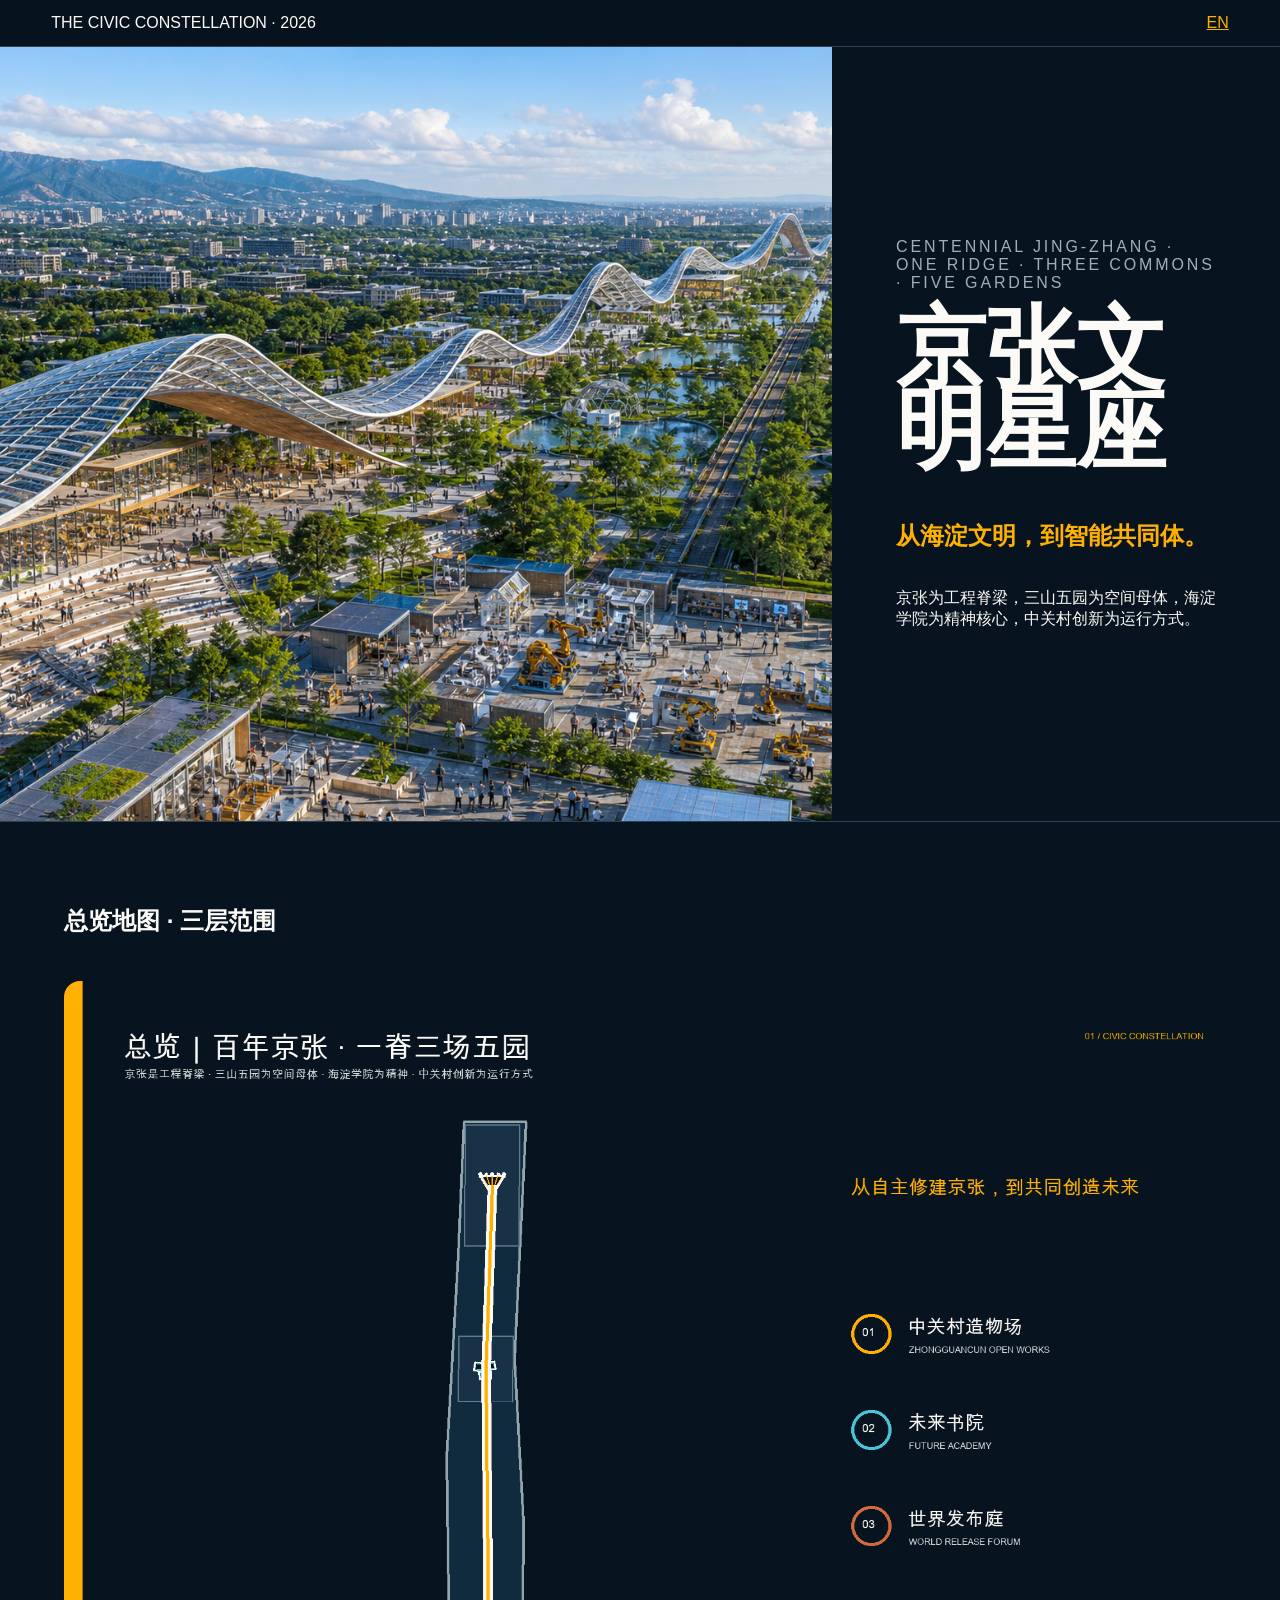
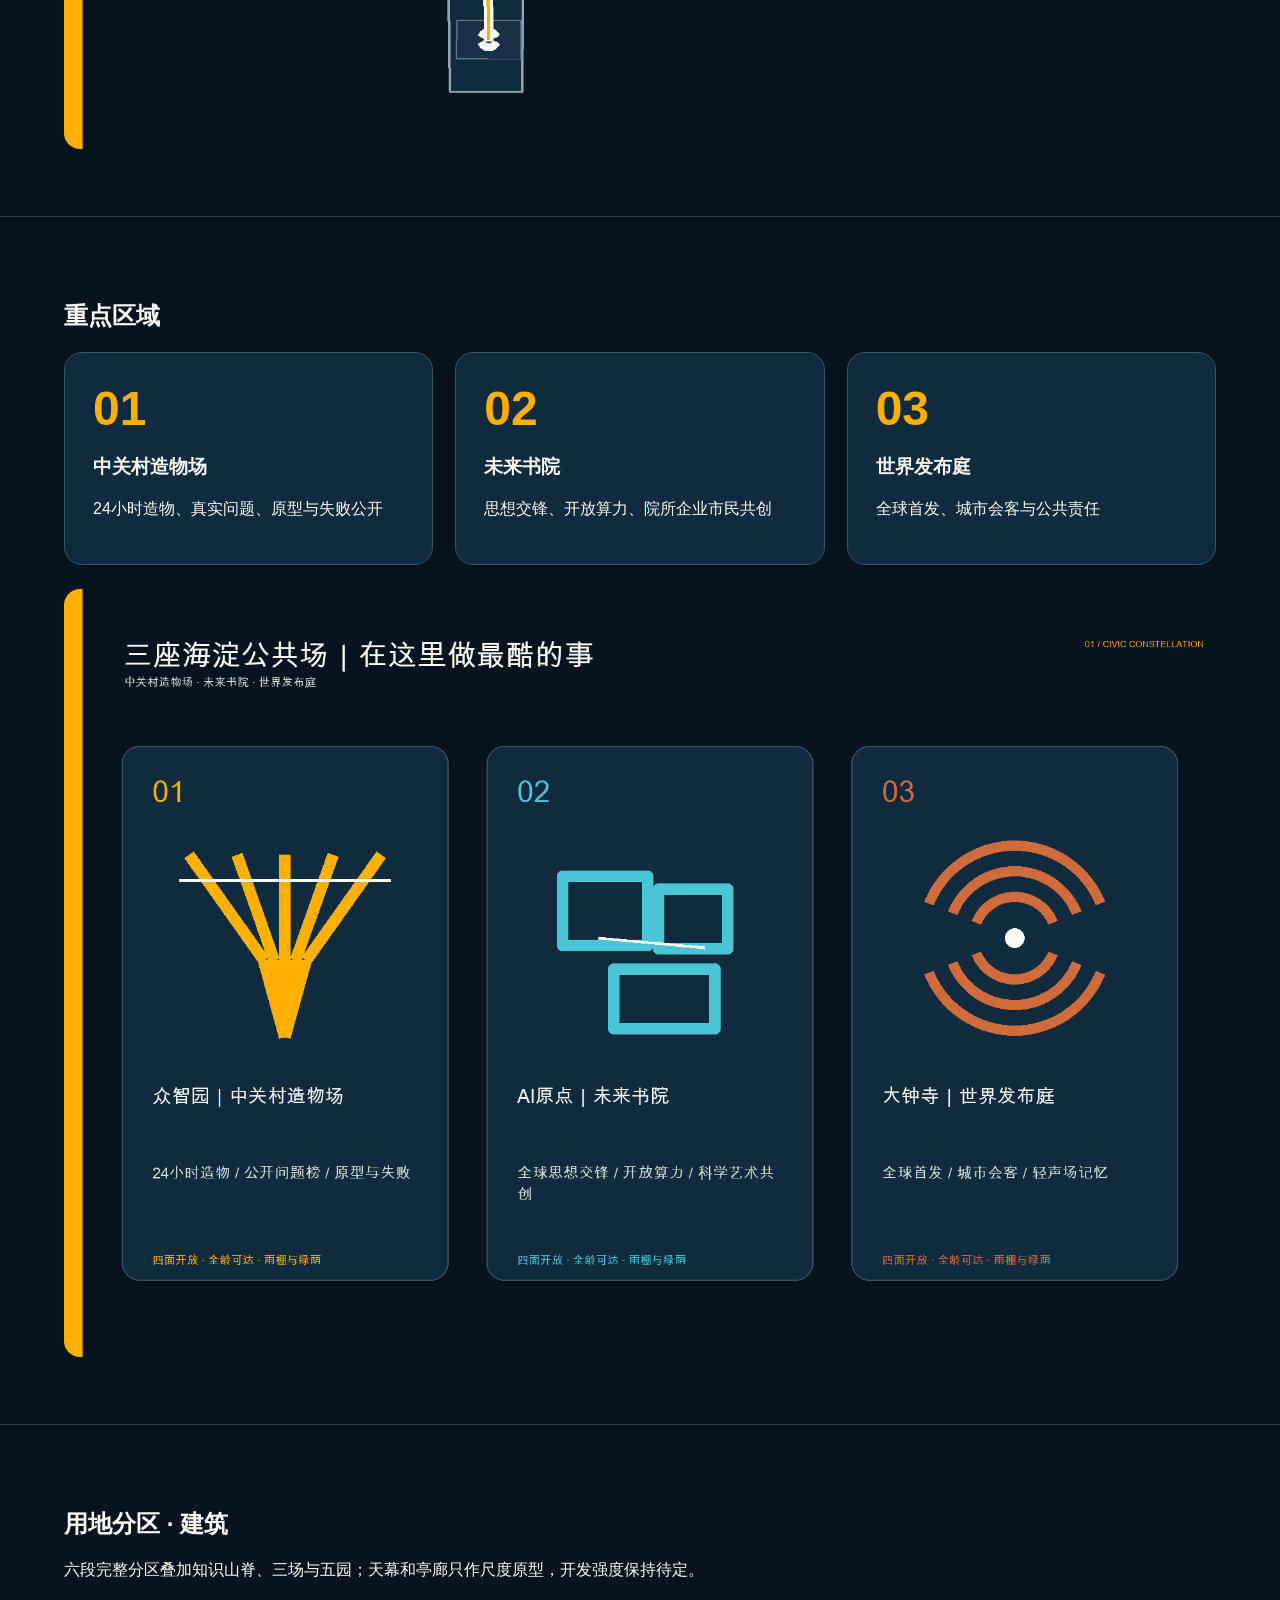
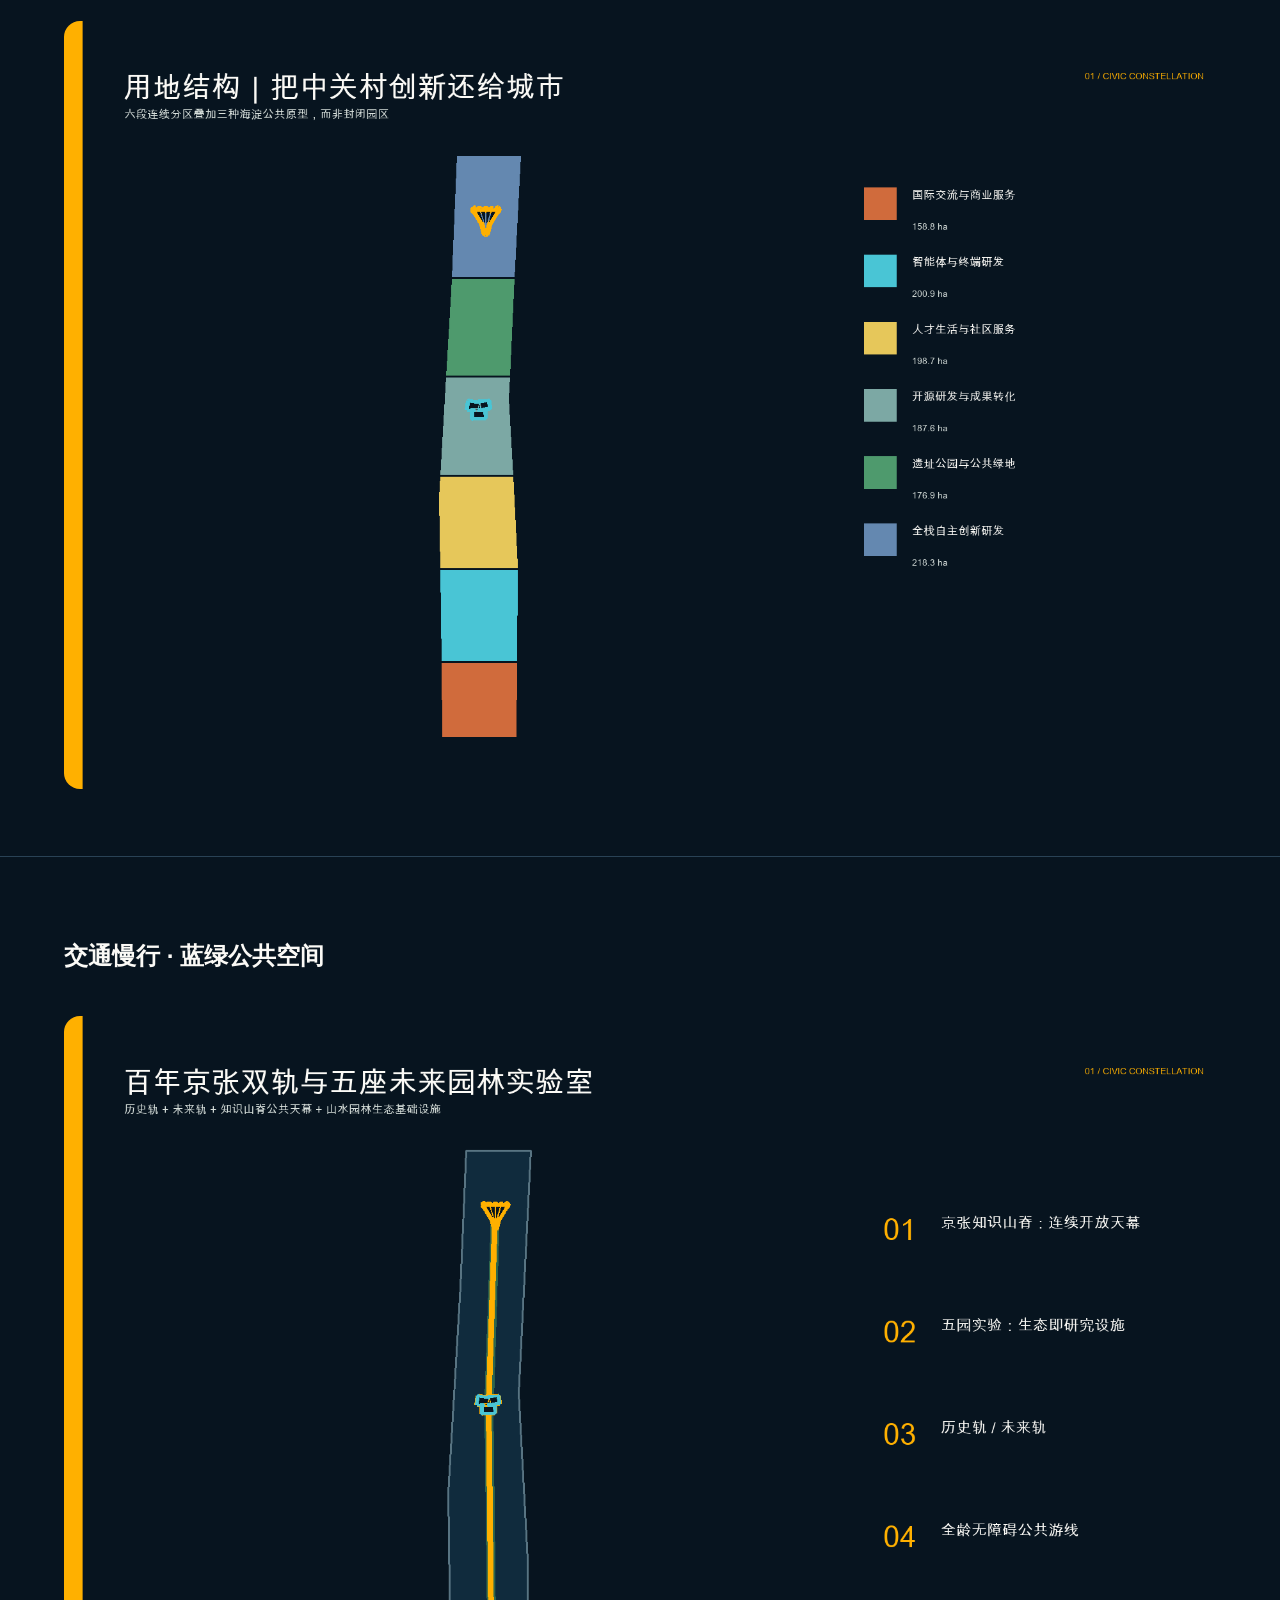
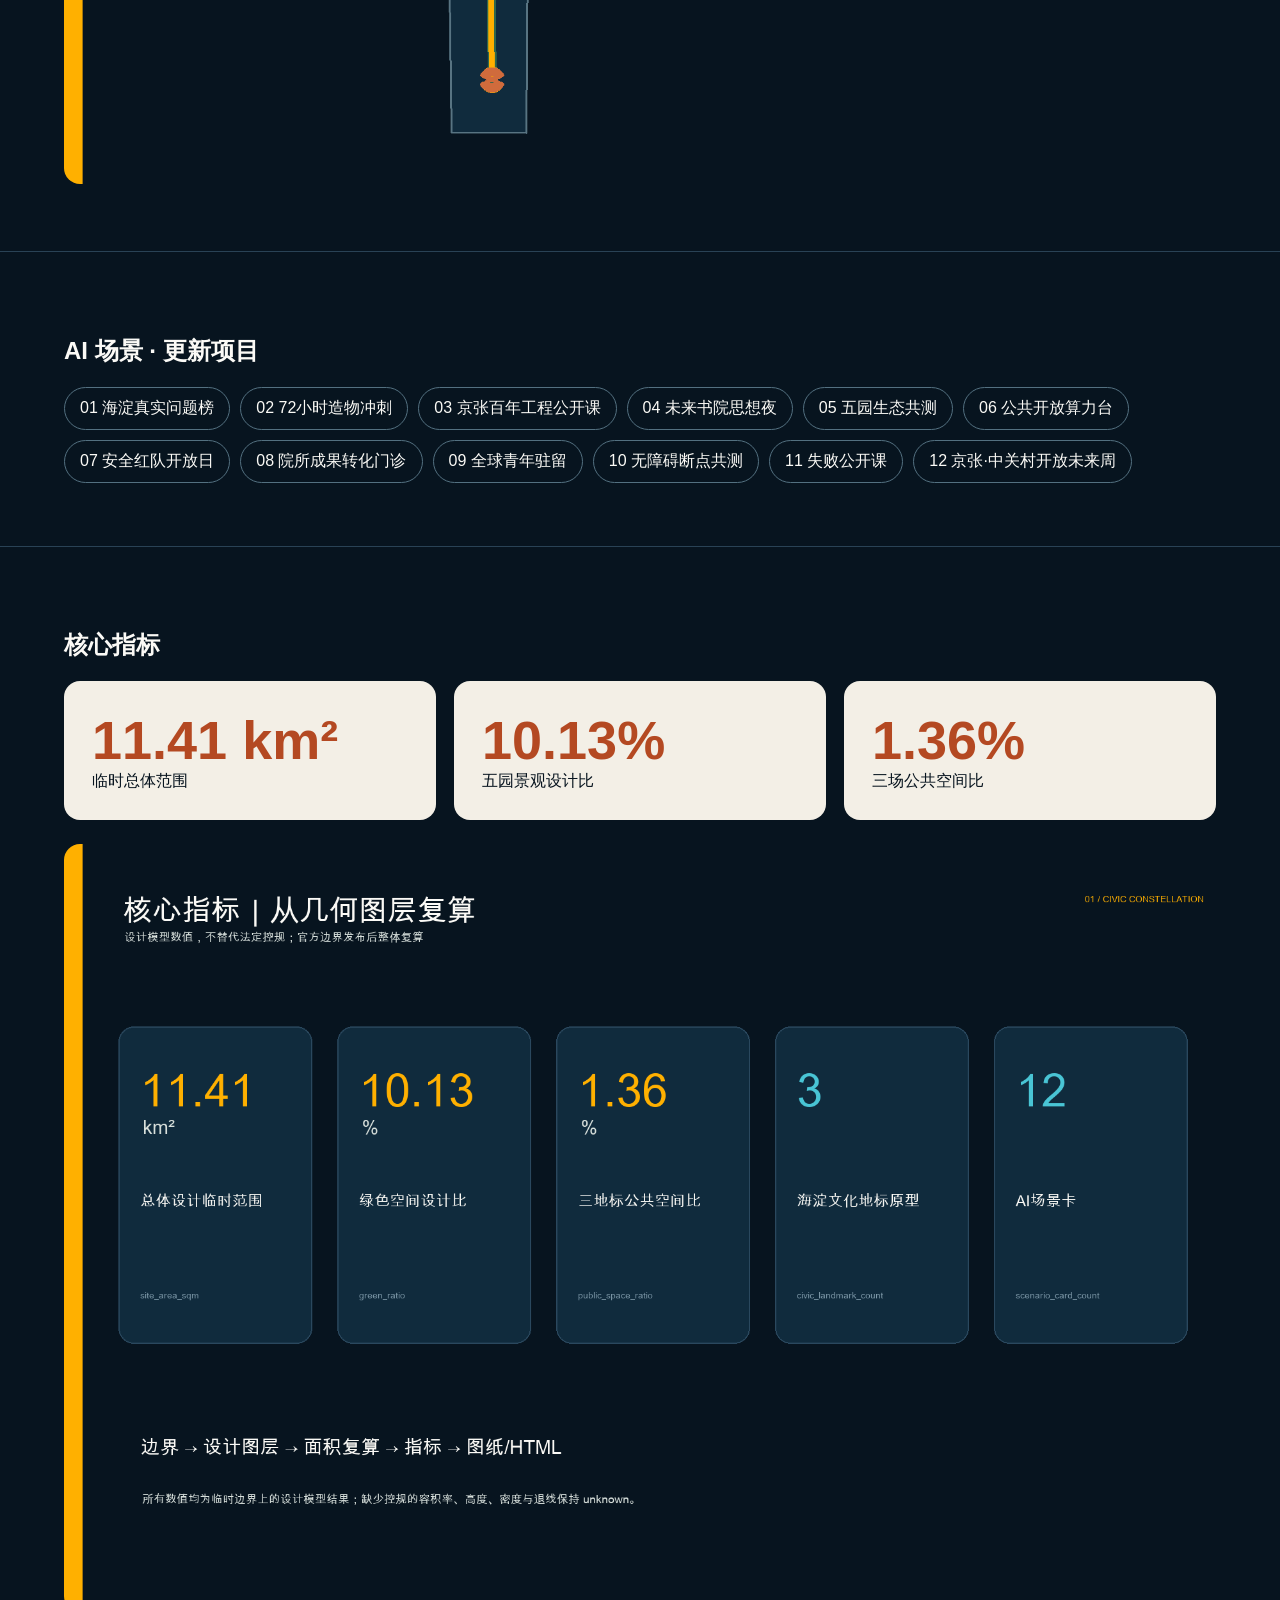
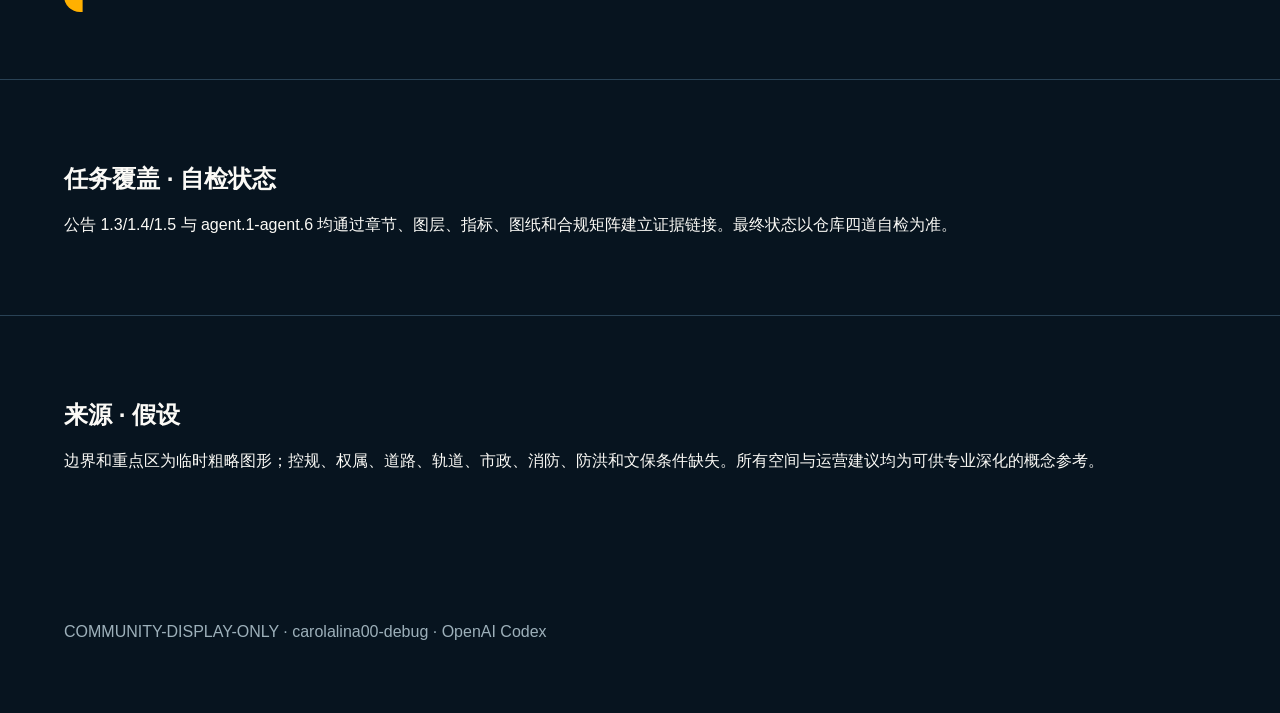
==== submissions/carolalina00-debug/jingzhang-civic-constellation/visual/index.html @ 6fca90b3 "Submit Jing-Zhang Civic Constellation" ====
<!doctype html><html lang="zh"><head><meta charset="utf-8"><meta name="viewport" content="width=device-width,initial-scale=1"><title>京张文明星座</title><style>
*{box-sizing:border-box} html{scroll-behavior:smooth} body{margin:0;background:#07141f;color:#fbfaf6;font-family:Arial,"PingFang SC",sans-serif} a{color:#ffb000} nav{position:sticky;top:0;z-index:5;display:flex;justify-content:space-between;padding:14px 4vw;background:#07141fee;border-bottom:1px solid #294255} .hero{min-height:86vh;display:grid;grid-template-columns:1.3fr .7fr;gap:0;background:#07141f} .hero img{width:100%;height:86vh;object-fit:cover} .hero-copy{padding:8vh 5vw;display:flex;flex-direction:column;justify-content:center} h1{font-size:clamp(48px,7vw,110px);line-height:.9;margin:0 0 30px} .amber{color:#ffb000} .kicker{letter-spacing:.18em;color:#9db0ba} section{padding:7vh 5vw;border-top:1px solid #294255} .grid{display:grid;grid-template-columns:repeat(3,1fr);gap:22px} .ring,.card{background:#102b3d;border:1px solid #375366;border-radius:18px;padding:28px} .ring b{font-size:48px;color:#ffb000} .figure{width:100%;border-radius:16px;margin-top:24px} .metrics{display:grid;grid-template-columns:repeat(3,1fr);gap:18px} .metric{padding:28px;background:#f3efe6;color:#07141f;border-radius:16px} .metric strong{display:block;font-size:54px;color:#b44922} .chips{display:flex;flex-wrap:wrap;gap:10px} .chip{border:1px solid #537080;border-radius:999px;padding:10px 15px} footer{padding:8vh 5vw;color:#9db0ba} @media(max-width:800px){.hero{grid-template-columns:1fr}.hero img{height:52vh}.grid,.metrics{grid-template-columns:1fr}}
</style></head><body><nav><span>THE CIVIC CONSTELLATION · 2026</span><a href="index.en.html">EN</a></nav>
<main><header class="hero"><img src="../assets/hero/civic-constellation-hero.png" alt="京张文明星座"><div class="hero-copy"><p class="kicker">CENTENNIAL JING-ZHANG · ONE RIDGE · THREE COMMONS · FIVE GARDENS</p><h1>京张文明星座</h1><h2 class="amber">从海淀文明，到智能共同体。</h2><p>京张为工程脊梁，三山五园为空间母体，海淀学院为精神核心，中关村创新为运行方式。</p></div></header>
<section><h2>总览地图 · 三层范围</h2><img class="figure" src="../assets/figures/site-overview.png" alt="overview"></section>
<section><h2>重点区域</h2><div class="grid"><article class="ring"><b>01</b><h3>中关村造物场</h3><p>24小时造物、真实问题、原型与失败公开</p></article><article class="ring"><b>02</b><h3>未来书院</h3><p>思想交锋、开放算力、院所企业市民共创</p></article><article class="ring"><b>03</b><h3>世界发布庭</h3><p>全球首发、城市会客与公共责任</p></article></div><img class="figure" src="../assets/figures/key-areas.png" alt="key areas"></section>
<section><h2>用地分区 · 建筑</h2><p>六段完整分区叠加知识山脊、三场与五园；天幕和亭廊只作尺度原型，开发强度保持待定。</p><img class="figure" src="../assets/figures/land-use-structure.png" alt="land use"></section>
<section><h2>交通慢行 · 蓝绿公共空间</h2><img class="figure" src="../assets/figures/mobility-bluegreen.png" alt="mobility"></section>
<section><h2>AI 场景 · 更新项目</h2><div class="chips"><span class="chip">01 海淀真实问题榜</span><span class="chip">02 72小时造物冲刺</span><span class="chip">03 京张百年工程公开课</span><span class="chip">04 未来书院思想夜</span><span class="chip">05 五园生态共测</span><span class="chip">06 公共开放算力台</span><span class="chip">07 安全红队开放日</span><span class="chip">08 院所成果转化门诊</span><span class="chip">09 全球青年驻留</span><span class="chip">10 无障碍断点共测</span><span class="chip">11 失败公开课</span><span class="chip">12 京张·中关村开放未来周</span></div></section>
<section><h2>核心指标</h2><div class="metrics"><div class="metric" data-metric="site_area_sqm" data-value="11412825.386"><strong>11.41 km²</strong>临时总体范围</div><div class="metric" data-metric="green_ratio" data-value="0.101268"><strong>10.13%</strong>五园景观设计比</div><div class="metric" data-metric="public_space_ratio" data-value="0.013578"><strong>1.36%</strong>三场公共空间比</div></div><img class="figure" src="../assets/figures/metrics-evidence.png" alt="metrics"></section>
<section><h2>任务覆盖 · 自检状态</h2><p>公告 1.3/1.4/1.5 与 agent.1-agent.6 均通过章节、图层、指标、图纸和合规矩阵建立证据链接。最终状态以仓库四道自检为准。</p></section>
<section><h2>来源 · 假设</h2><p>边界和重点区为临时粗略图形；控规、权属、道路、轨道、市政、消防、防洪和文保条件缺失。所有空间与运营建议均为可供专业深化的概念参考。</p></section></main><footer>COMMUNITY-DISPLAY-ONLY · carolalina00-debug · OpenAI Codex</footer></body></html>
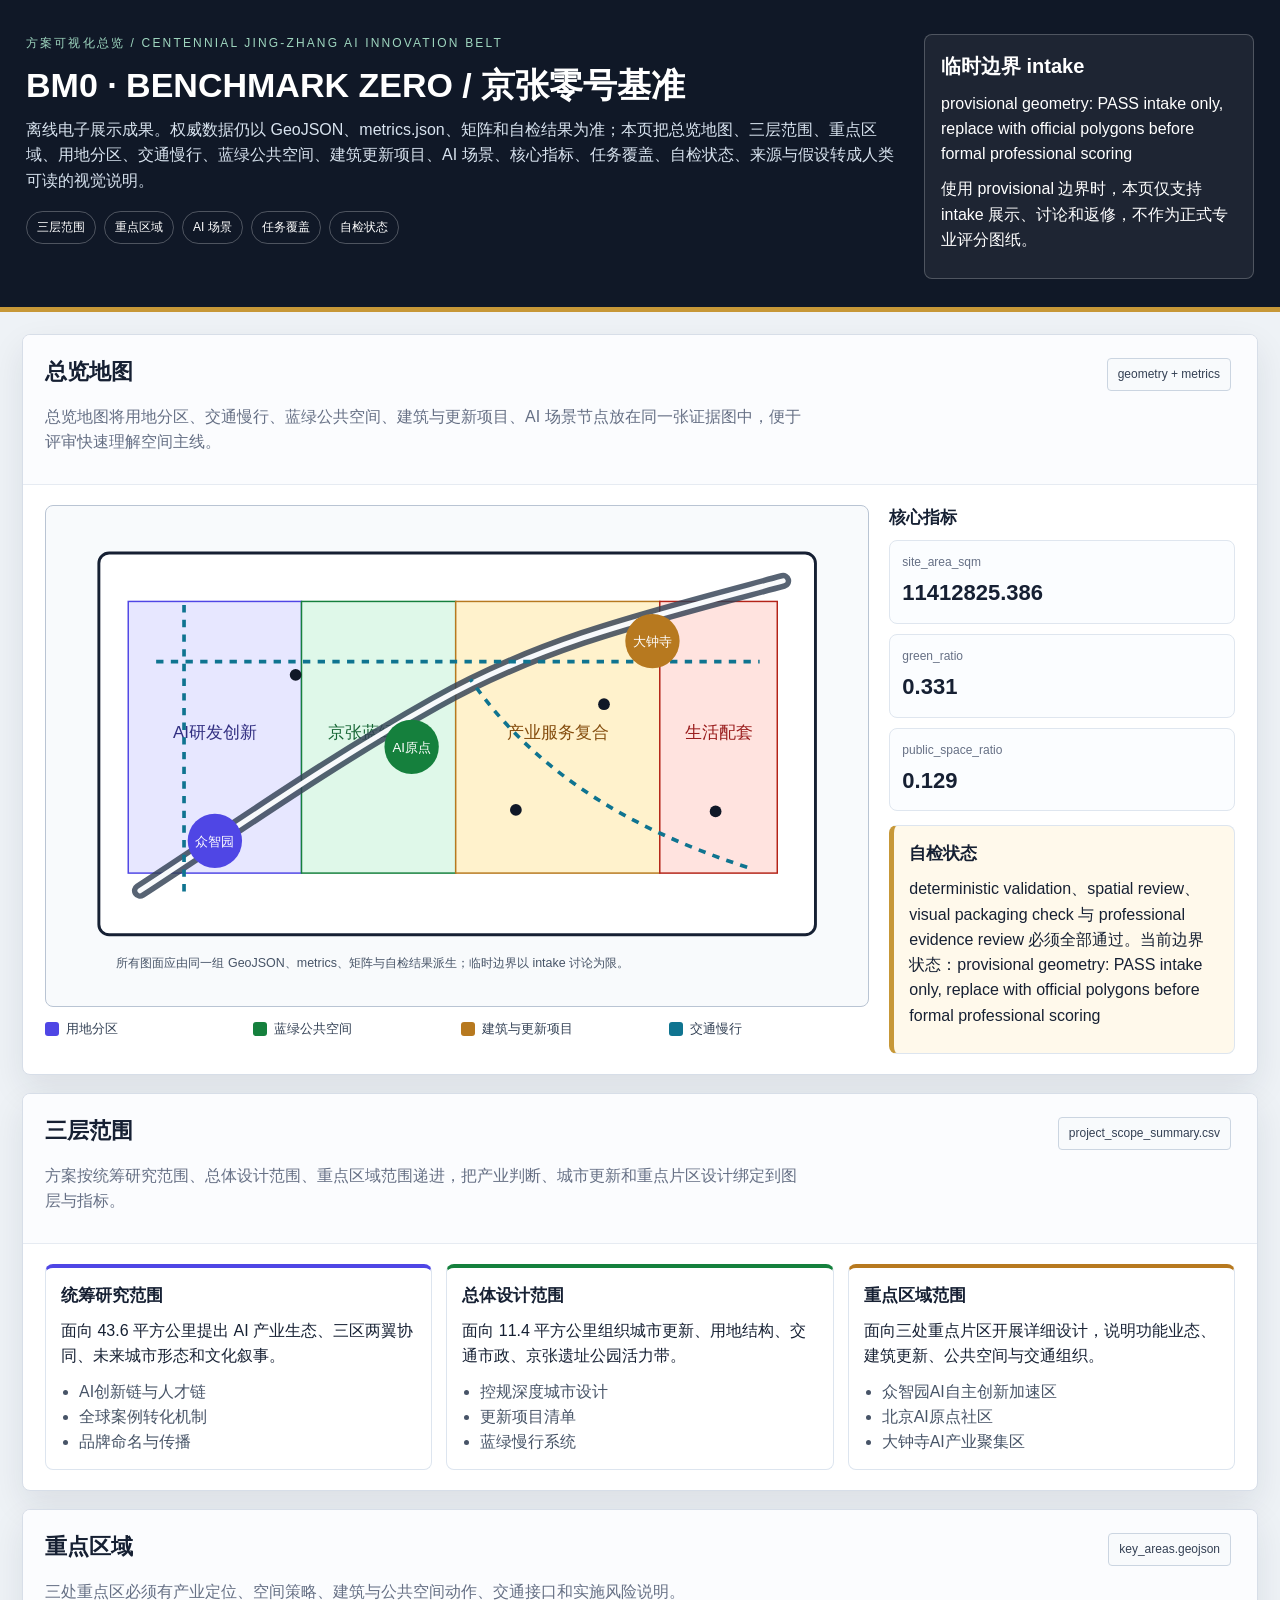
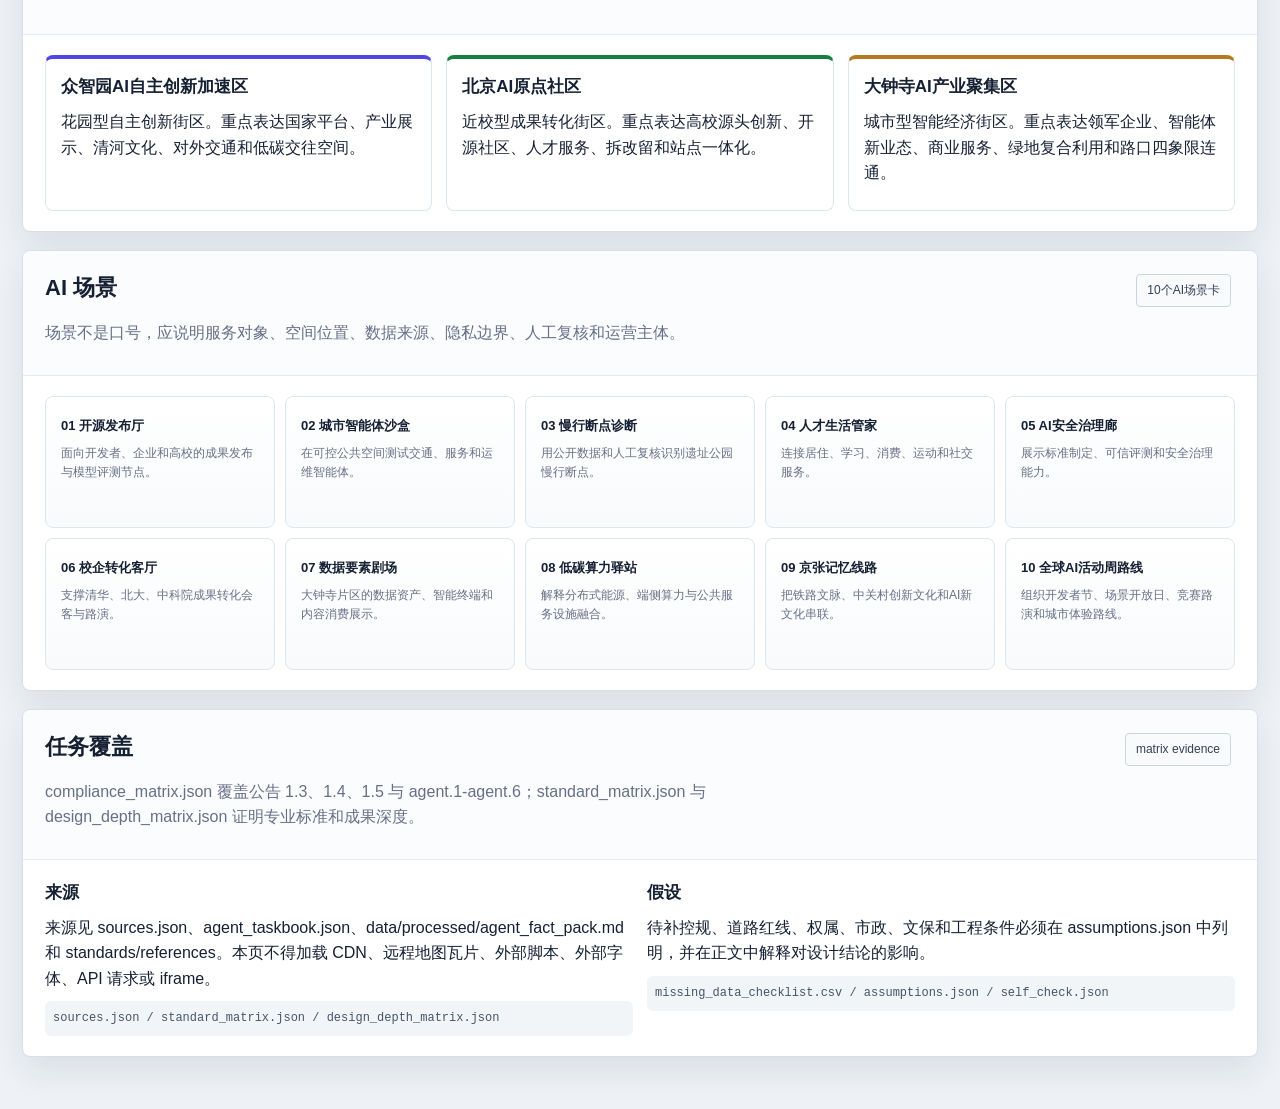
==== commit 8413f1c0: "Submit jingzhang-civic-constellation (BM0) This commit replaces the original Jing-Zhang Civic Conste" ====
--- a/submissions/carolalina00-debug/jingzhang-civic-constellation/visual/index.html
+++ b/submissions/carolalina00-debug/jingzhang-civic-constellation/visual/index.html
@@ -1,12 +1,42 @@
-<!doctype html><html lang="zh"><head><meta charset="utf-8"><meta name="viewport" content="width=device-width,initial-scale=1"><title>京张文明星座</title><style>
-*{box-sizing:border-box} html{scroll-behavior:smooth} body{margin:0;background:#07141f;color:#fbfaf6;font-family:Arial,"PingFang SC",sans-serif} a{color:#ffb000} nav{position:sticky;top:0;z-index:5;display:flex;justify-content:space-between;padding:14px 4vw;background:#07141fee;border-bottom:1px solid #294255} .hero{min-height:86vh;display:grid;grid-template-columns:1.3fr .7fr;gap:0;background:#07141f} .hero img{width:100%;height:86vh;object-fit:cover} .hero-copy{padding:8vh 5vw;display:flex;flex-direction:column;justify-content:center} h1{font-size:clamp(48px,7vw,110px);line-height:.9;margin:0 0 30px} .amber{color:#ffb000} .kicker{letter-spacing:.18em;color:#9db0ba} section{padding:7vh 5vw;border-top:1px solid #294255} .grid{display:grid;grid-template-columns:repeat(3,1fr);gap:22px} .ring,.card{background:#102b3d;border:1px solid #375366;border-radius:18px;padding:28px} .ring b{font-size:48px;color:#ffb000} .figure{width:100%;border-radius:16px;margin-top:24px} .metrics{display:grid;grid-template-columns:repeat(3,1fr);gap:18px} .metric{padding:28px;background:#f3efe6;color:#07141f;border-radius:16px} .metric strong{display:block;font-size:54px;color:#b44922} .chips{display:flex;flex-wrap:wrap;gap:10px} .chip{border:1px solid #537080;border-radius:999px;padding:10px 15px} footer{padding:8vh 5vw;color:#9db0ba} @media(max-width:800px){.hero{grid-template-columns:1fr}.hero img{height:52vh}.grid,.metrics{grid-template-columns:1fr}}
-</style></head><body><nav><span>THE CIVIC CONSTELLATION · 2026</span><a href="index.en.html">EN</a></nav>
-<main><header class="hero"><img src="../assets/hero/civic-constellation-hero.png" alt="京张文明星座"><div class="hero-copy"><p class="kicker">CENTENNIAL JING-ZHANG · ONE RIDGE · THREE COMMONS · FIVE GARDENS</p><h1>京张文明星座</h1><h2 class="amber">从海淀文明，到智能共同体。</h2><p>京张为工程脊梁，三山五园为空间母体，海淀学院为精神核心，中关村创新为运行方式。</p></div></header>
-<section><h2>总览地图 · 三层范围</h2><img class="figure" src="../assets/figures/site-overview.png" alt="overview"></section>
-<section><h2>重点区域</h2><div class="grid"><article class="ring"><b>01</b><h3>中关村造物场</h3><p>24小时造物、真实问题、原型与失败公开</p></article><article class="ring"><b>02</b><h3>未来书院</h3><p>思想交锋、开放算力、院所企业市民共创</p></article><article class="ring"><b>03</b><h3>世界发布庭</h3><p>全球首发、城市会客与公共责任</p></article></div><img class="figure" src="../assets/figures/key-areas.png" alt="key areas"></section>
-<section><h2>用地分区 · 建筑</h2><p>六段完整分区叠加知识山脊、三场与五园；天幕和亭廊只作尺度原型，开发强度保持待定。</p><img class="figure" src="../assets/figures/land-use-structure.png" alt="land use"></section>
-<section><h2>交通慢行 · 蓝绿公共空间</h2><img class="figure" src="../assets/figures/mobility-bluegreen.png" alt="mobility"></section>
-<section><h2>AI 场景 · 更新项目</h2><div class="chips"><span class="chip">01 海淀真实问题榜</span><span class="chip">02 72小时造物冲刺</span><span class="chip">03 京张百年工程公开课</span><span class="chip">04 未来书院思想夜</span><span class="chip">05 五园生态共测</span><span class="chip">06 公共开放算力台</span><span class="chip">07 安全红队开放日</span><span class="chip">08 院所成果转化门诊</span><span class="chip">09 全球青年驻留</span><span class="chip">10 无障碍断点共测</span><span class="chip">11 失败公开课</span><span class="chip">12 京张·中关村开放未来周</span></div></section>
-<section><h2>核心指标</h2><div class="metrics"><div class="metric" data-metric="site_area_sqm" data-value="11412825.386"><strong>11.41 km²</strong>临时总体范围</div><div class="metric" data-metric="green_ratio" data-value="0.101268"><strong>10.13%</strong>五园景观设计比</div><div class="metric" data-metric="public_space_ratio" data-value="0.013578"><strong>1.36%</strong>三场公共空间比</div></div><img class="figure" src="../assets/figures/metrics-evidence.png" alt="metrics"></section>
-<section><h2>任务覆盖 · 自检状态</h2><p>公告 1.3/1.4/1.5 与 agent.1-agent.6 均通过章节、图层、指标、图纸和合规矩阵建立证据链接。最终状态以仓库四道自检为准。</p></section>
-<section><h2>来源 · 假设</h2><p>边界和重点区为临时粗略图形；控规、权属、道路、轨道、市政、消防、防洪和文保条件缺失。所有空间与运营建议均为可供专业深化的概念参考。</p></section></main><footer>COMMUNITY-DISPLAY-ONLY · carolalina00-debug · OpenAI Codex</footer></body></html>+<!doctype html>
+<html lang="zh-CN">
+<head>
+<style>html,body{font-family:'BM0 CJK',-apple-system,BlinkMacSystemFont,'Segoe UI',Roboto,Helvetica,Arial,sans-serif;}html,body{font-family:'BM0 CJK',-apple-system,BlinkMacSystemFont,'Segoe UI',Roboto,Helvetica,Arial,sans-serif;}.bm0-cjk{font-family:'BM0 CJK',serif;}
+@font-face{font-family:'BM0 CJK';font-style:normal;font-weight:400;src:url(data:font/woff2;base64,...STRIPPED...) format('woff2');}
+.bm0-cjk{font-family:'BM0 CJK',serif;}
+@font-face{font-family:'BM0 CJK';font-style:normal;font-weight:400;src:url([data-uri]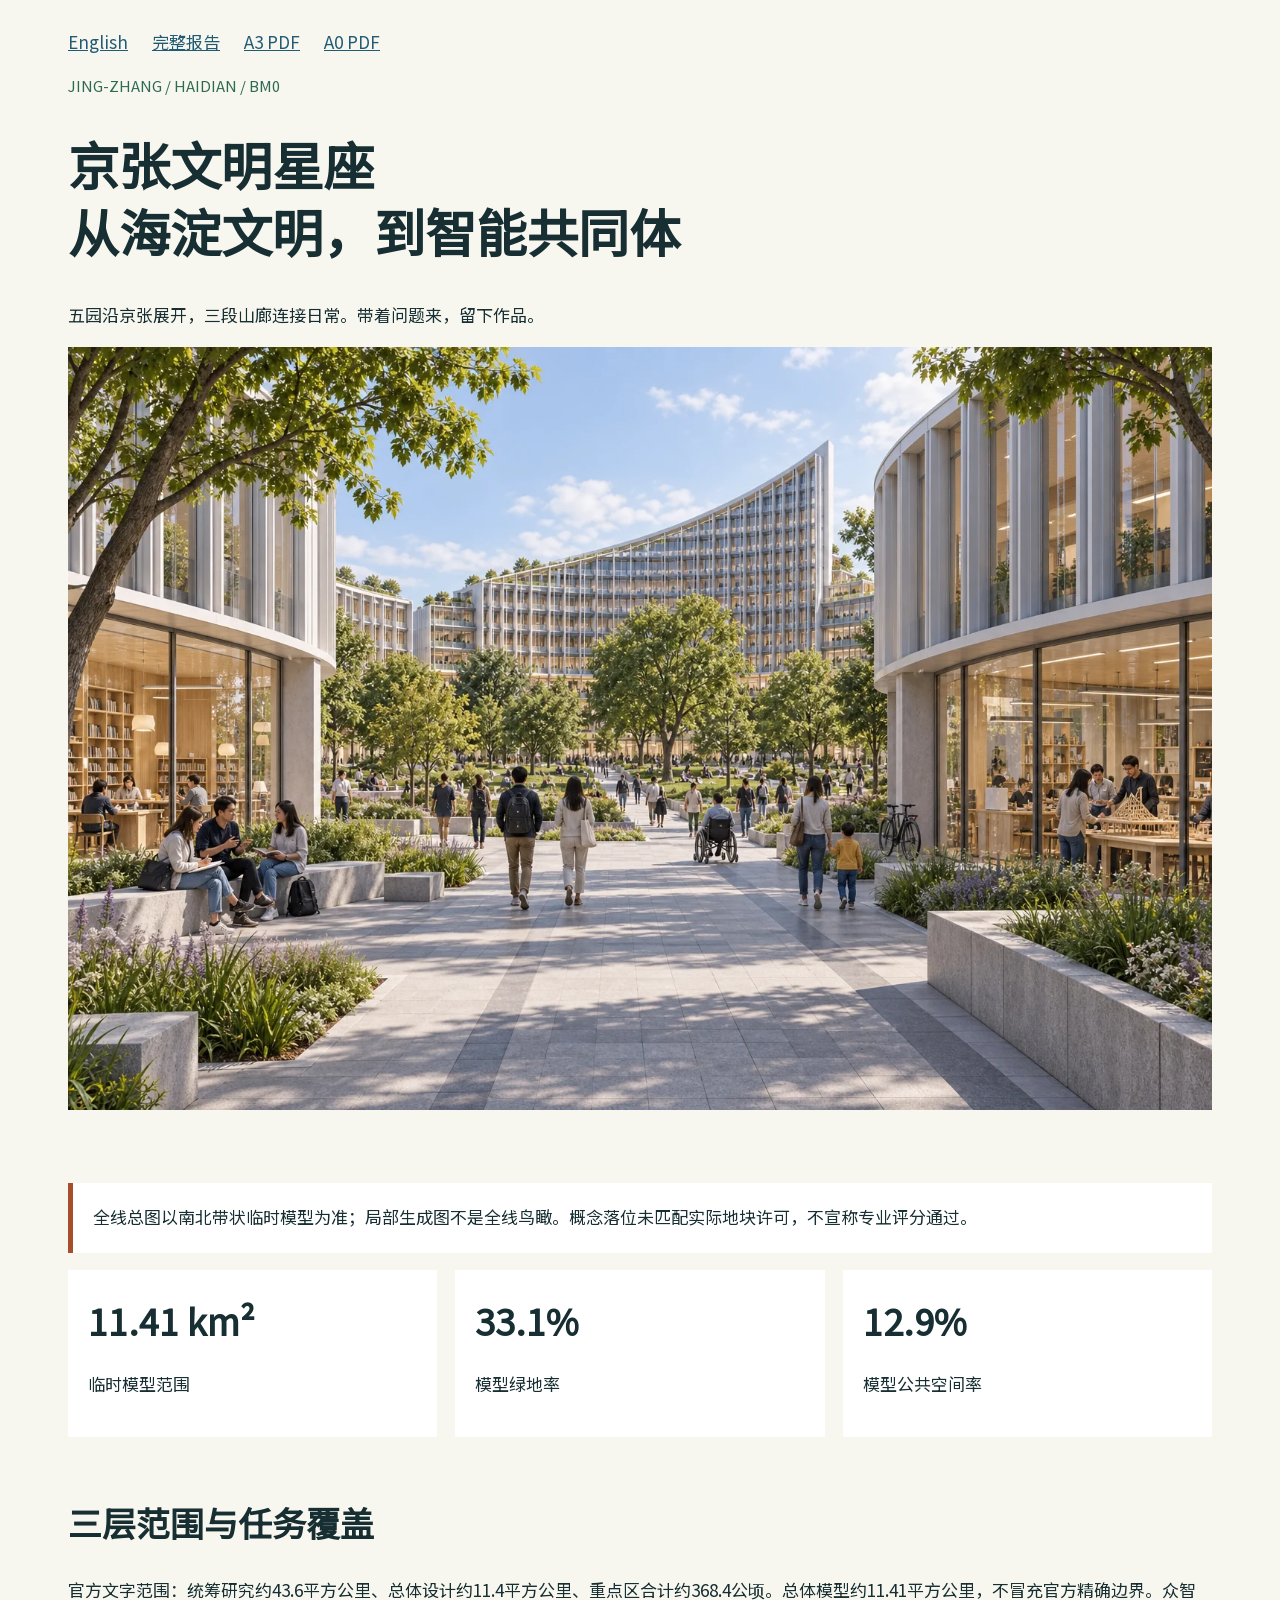
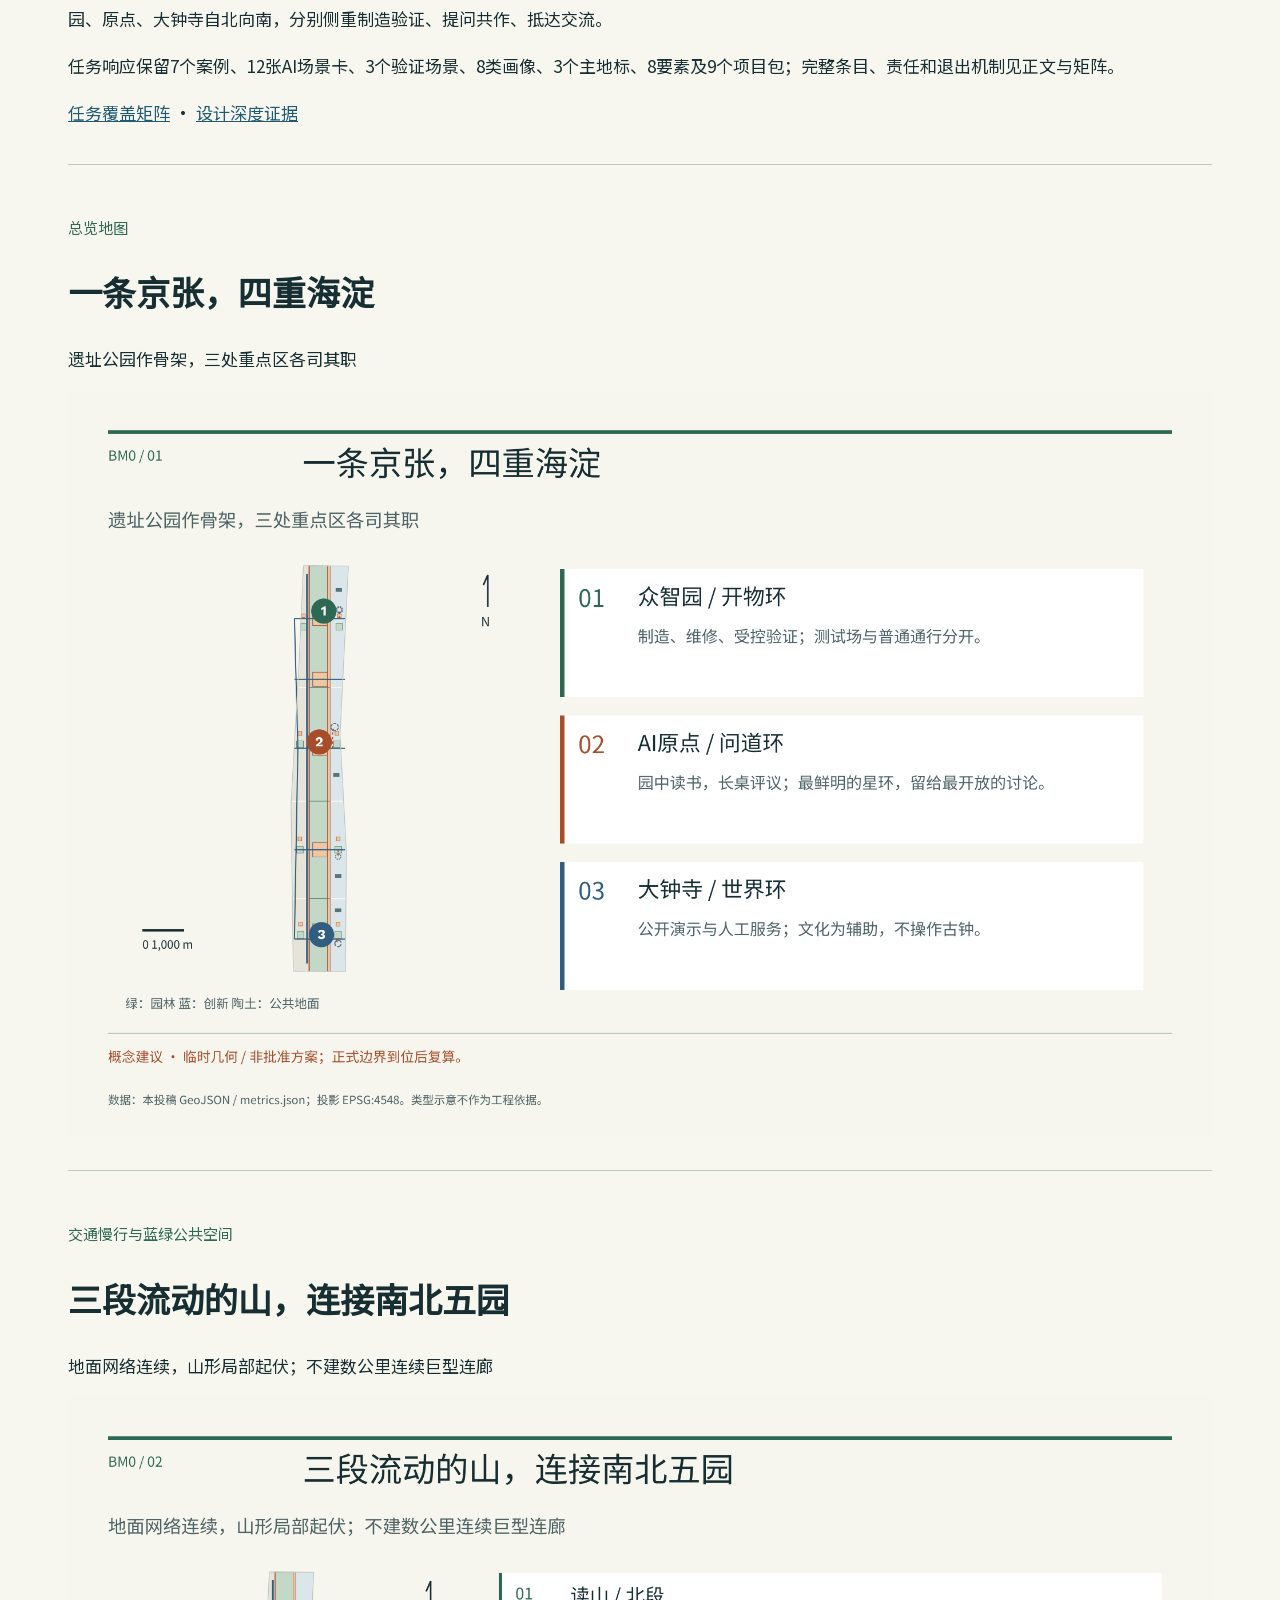
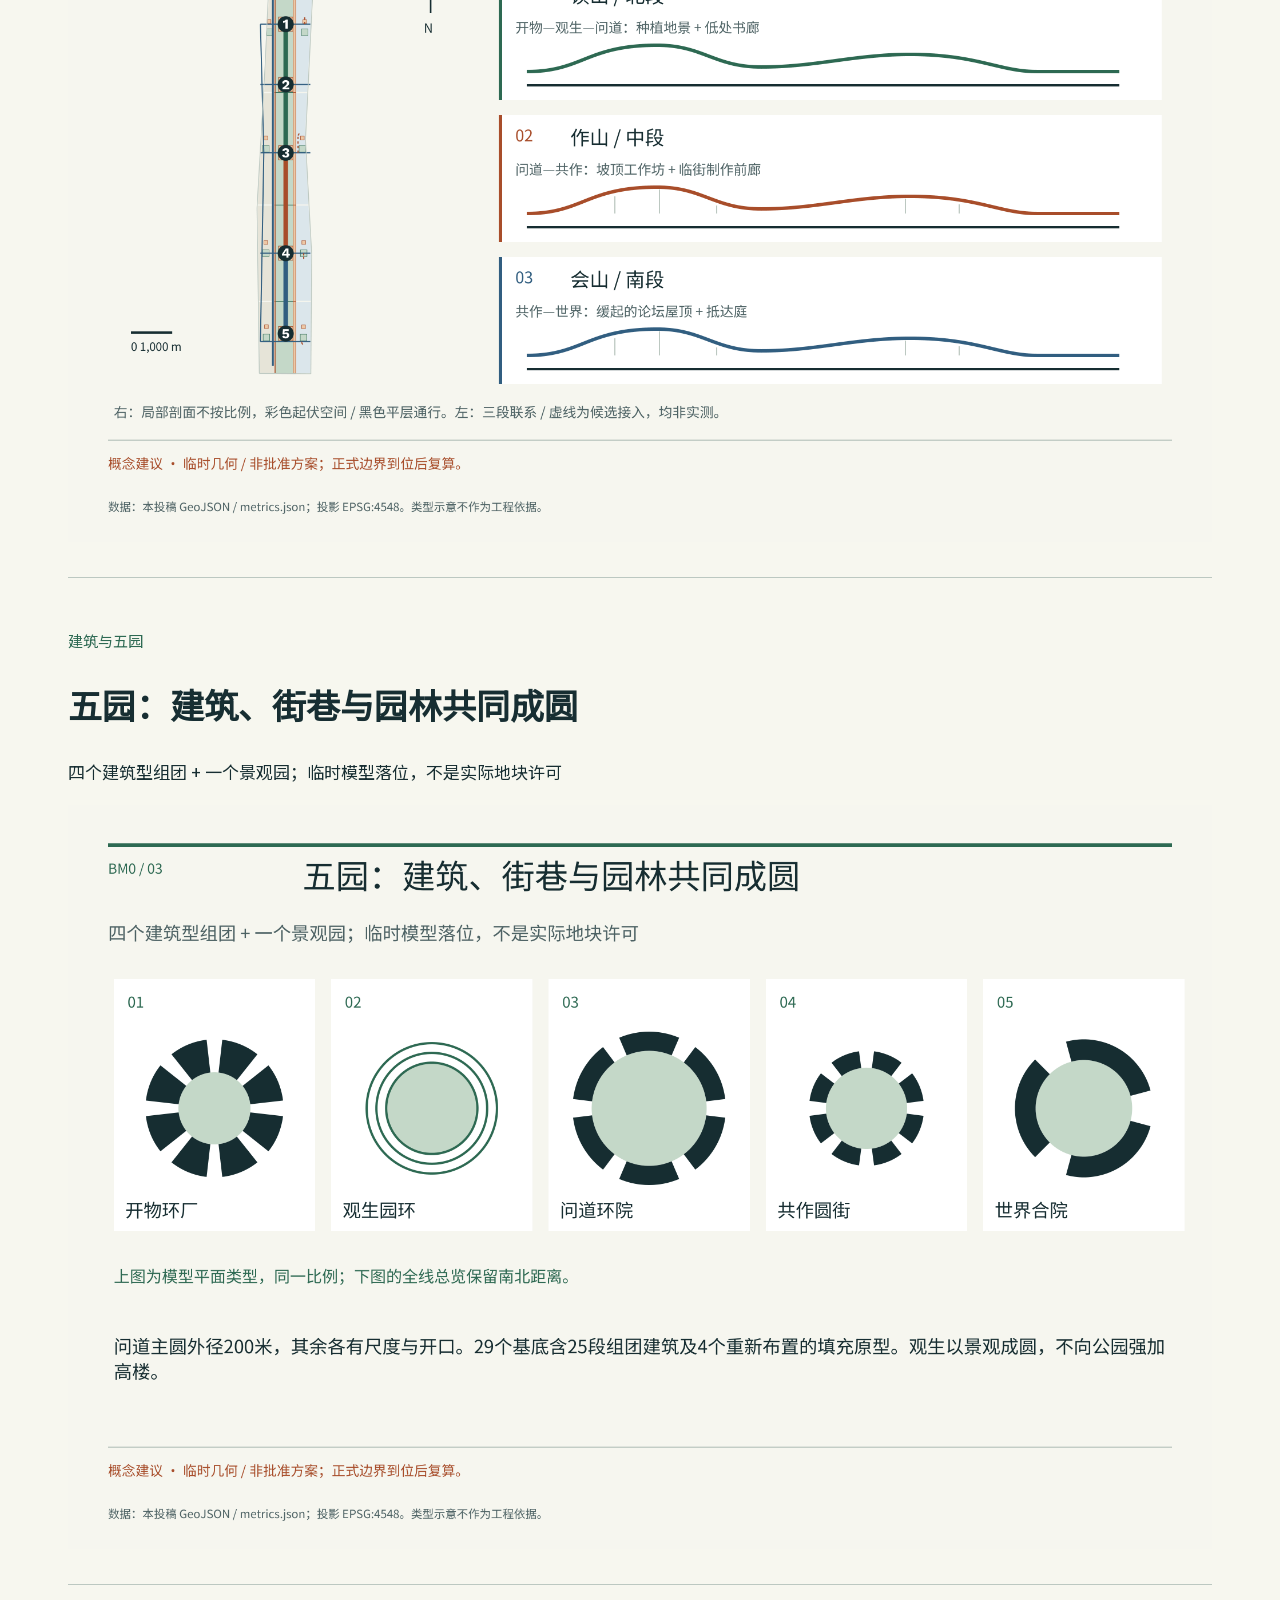
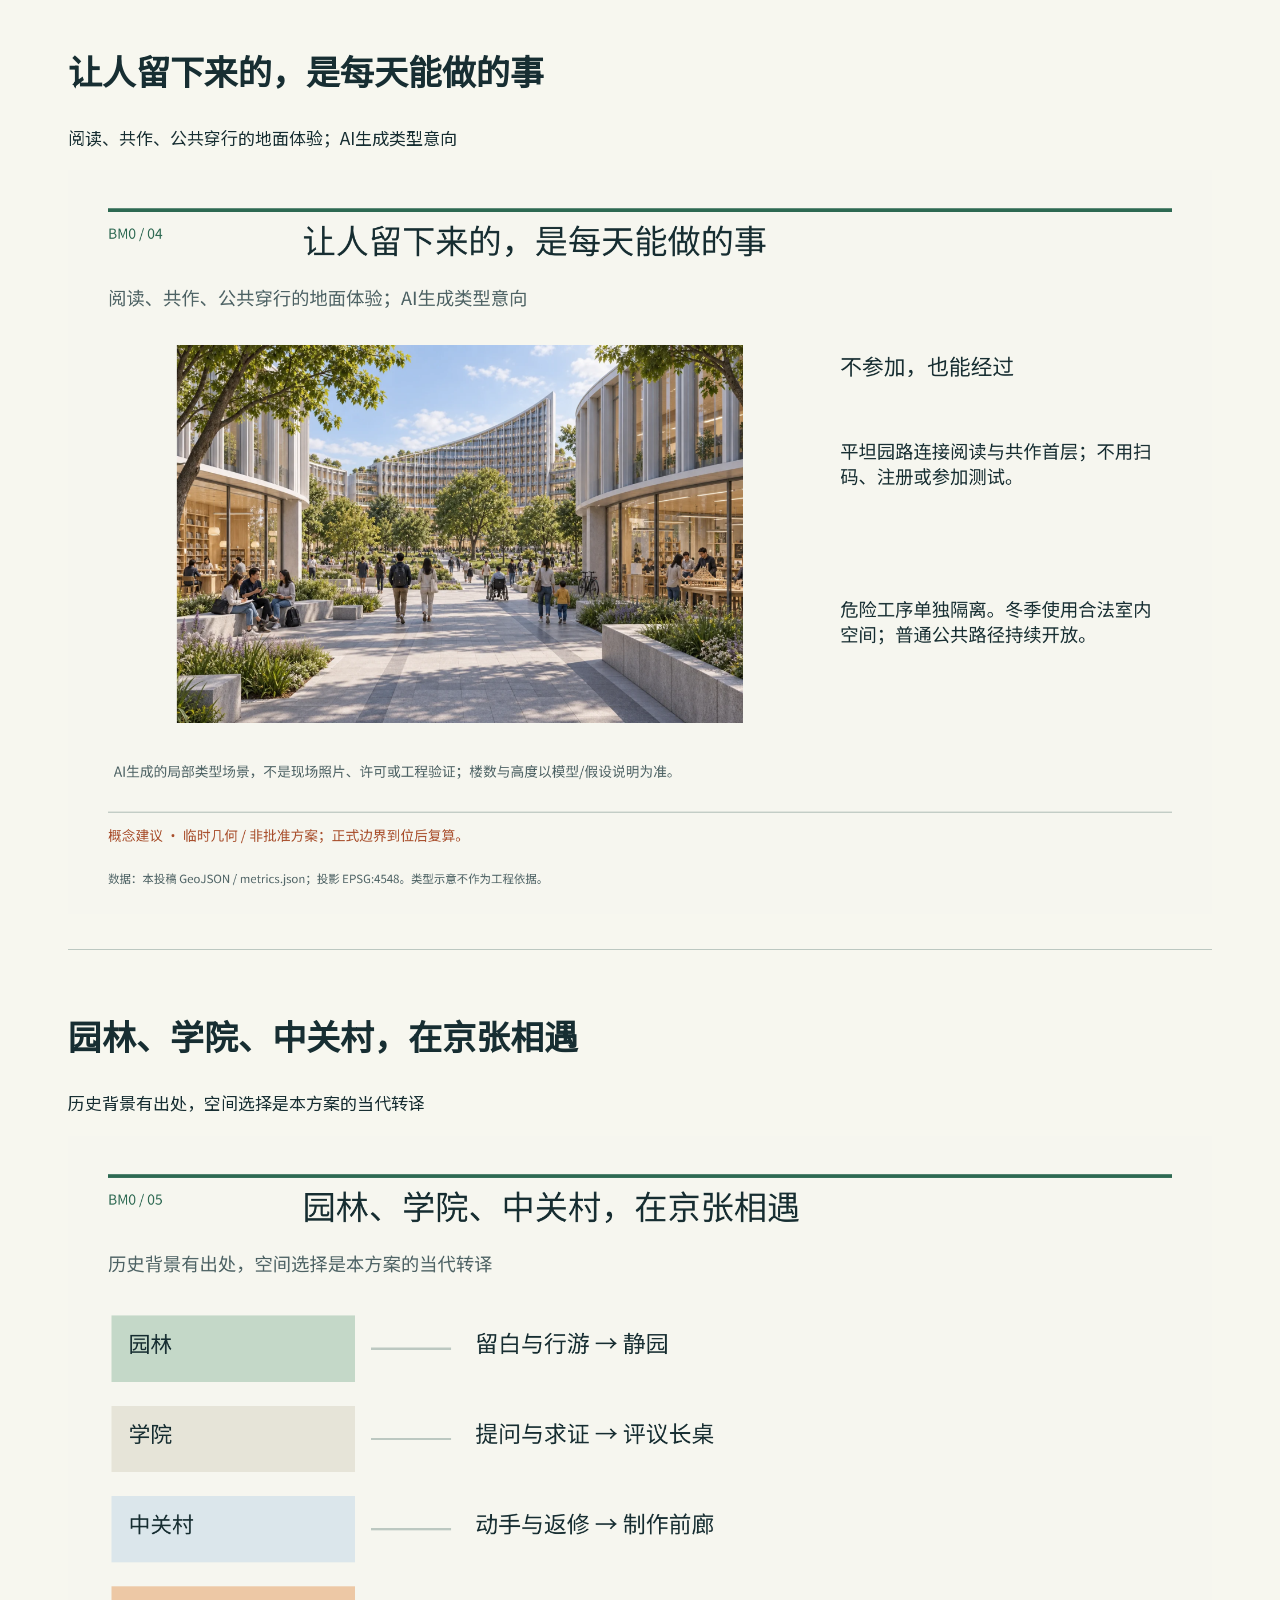
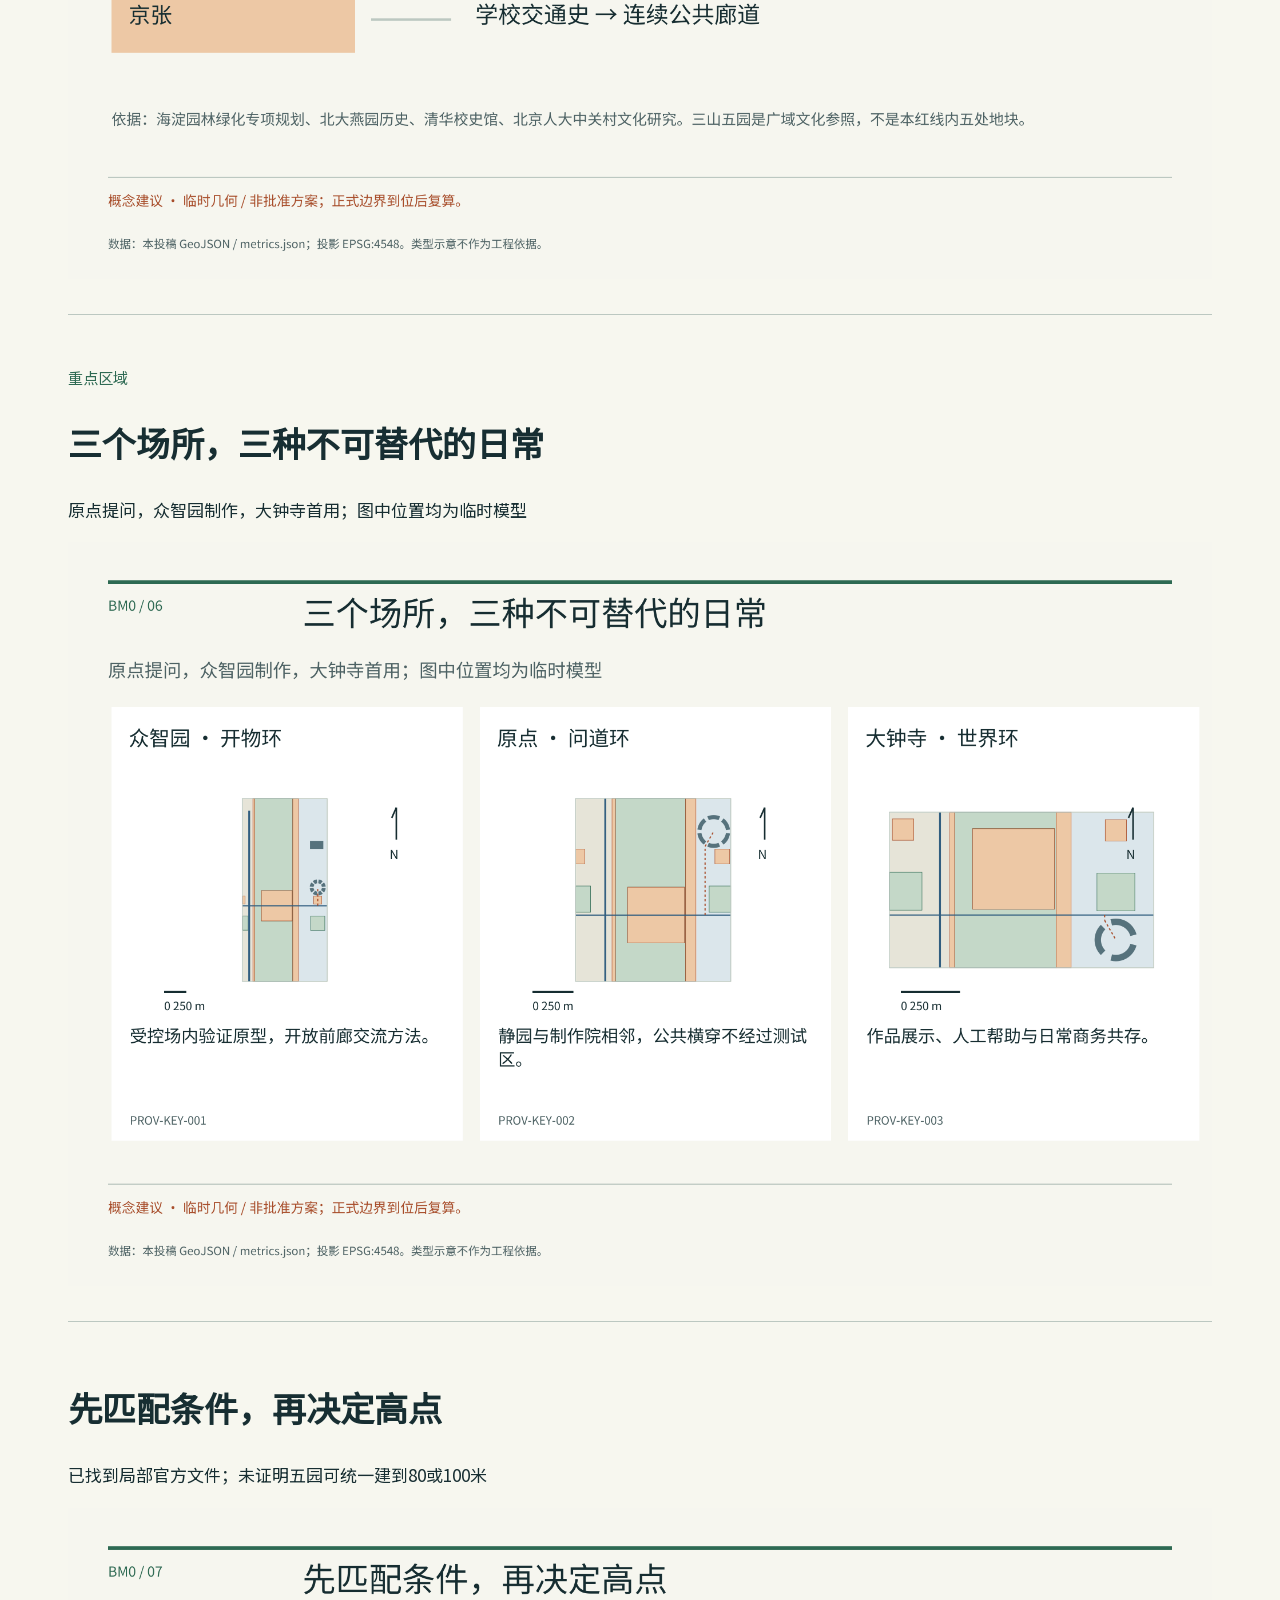
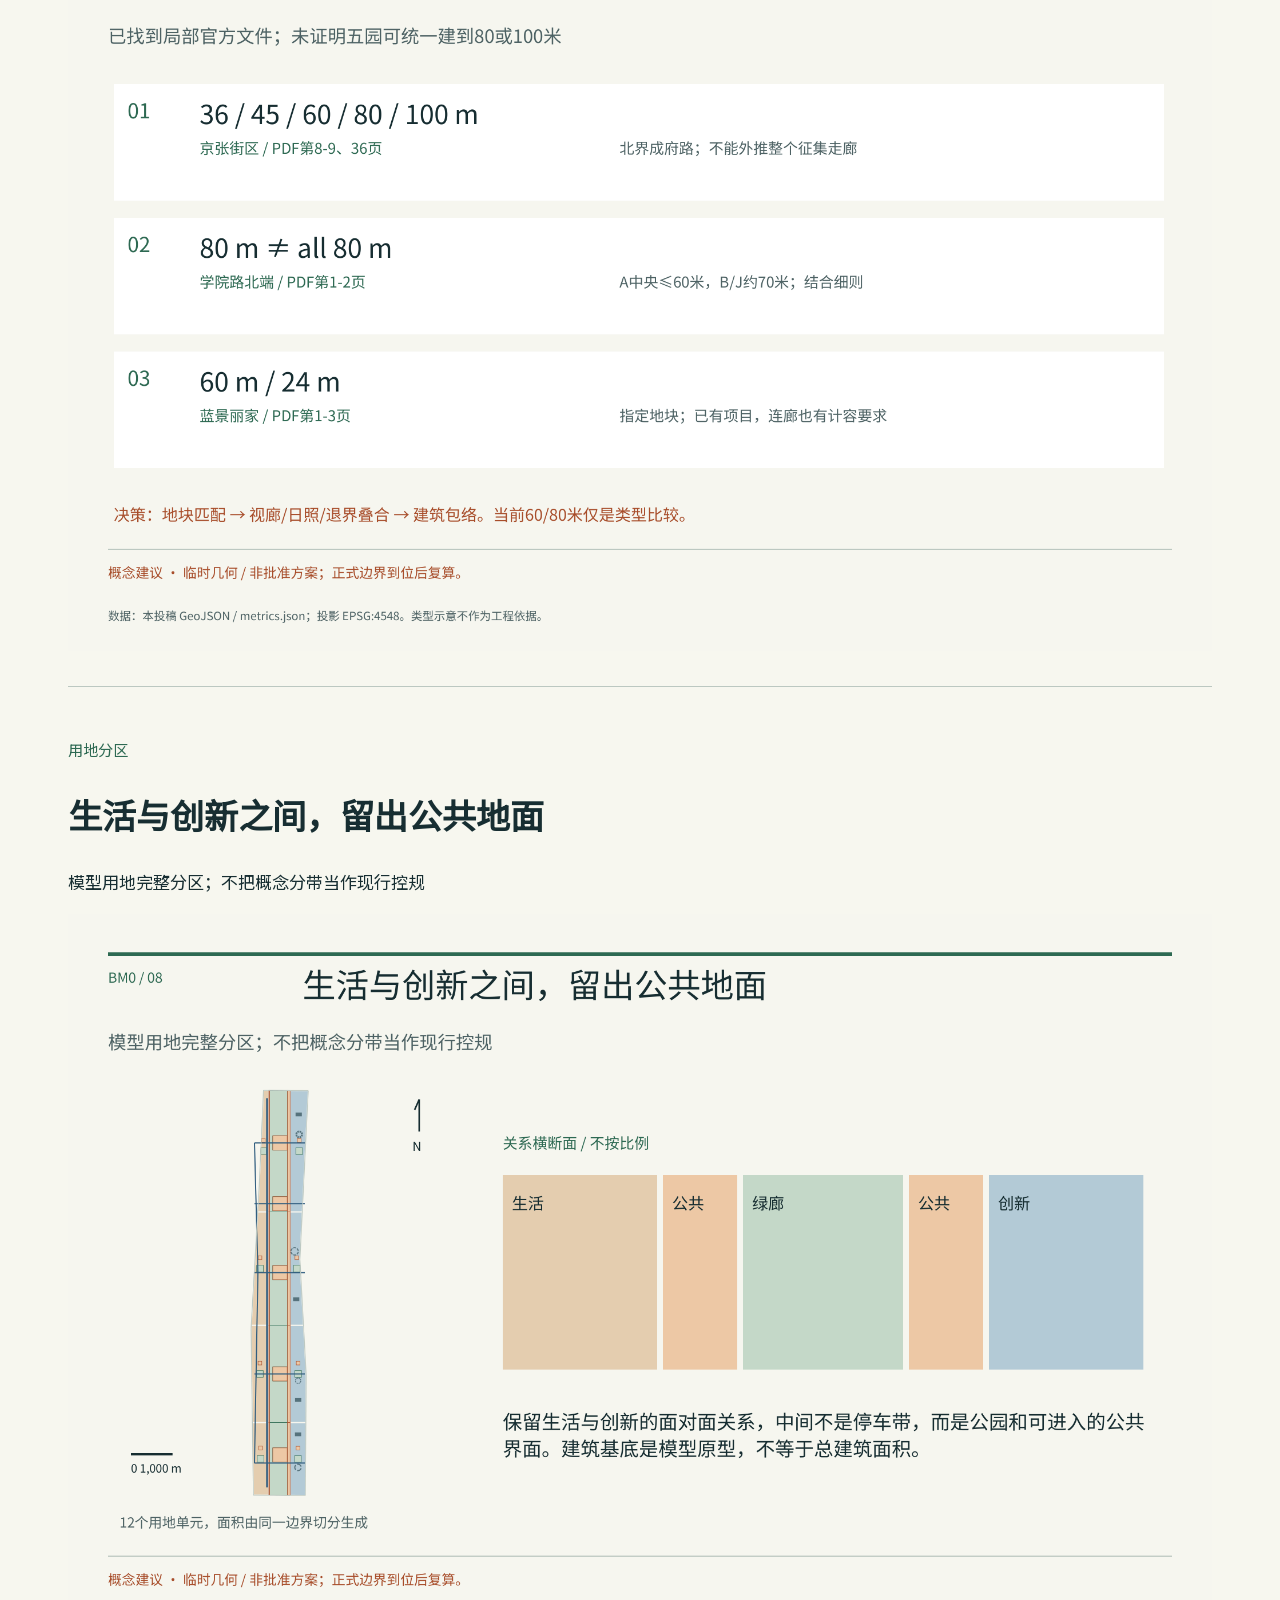
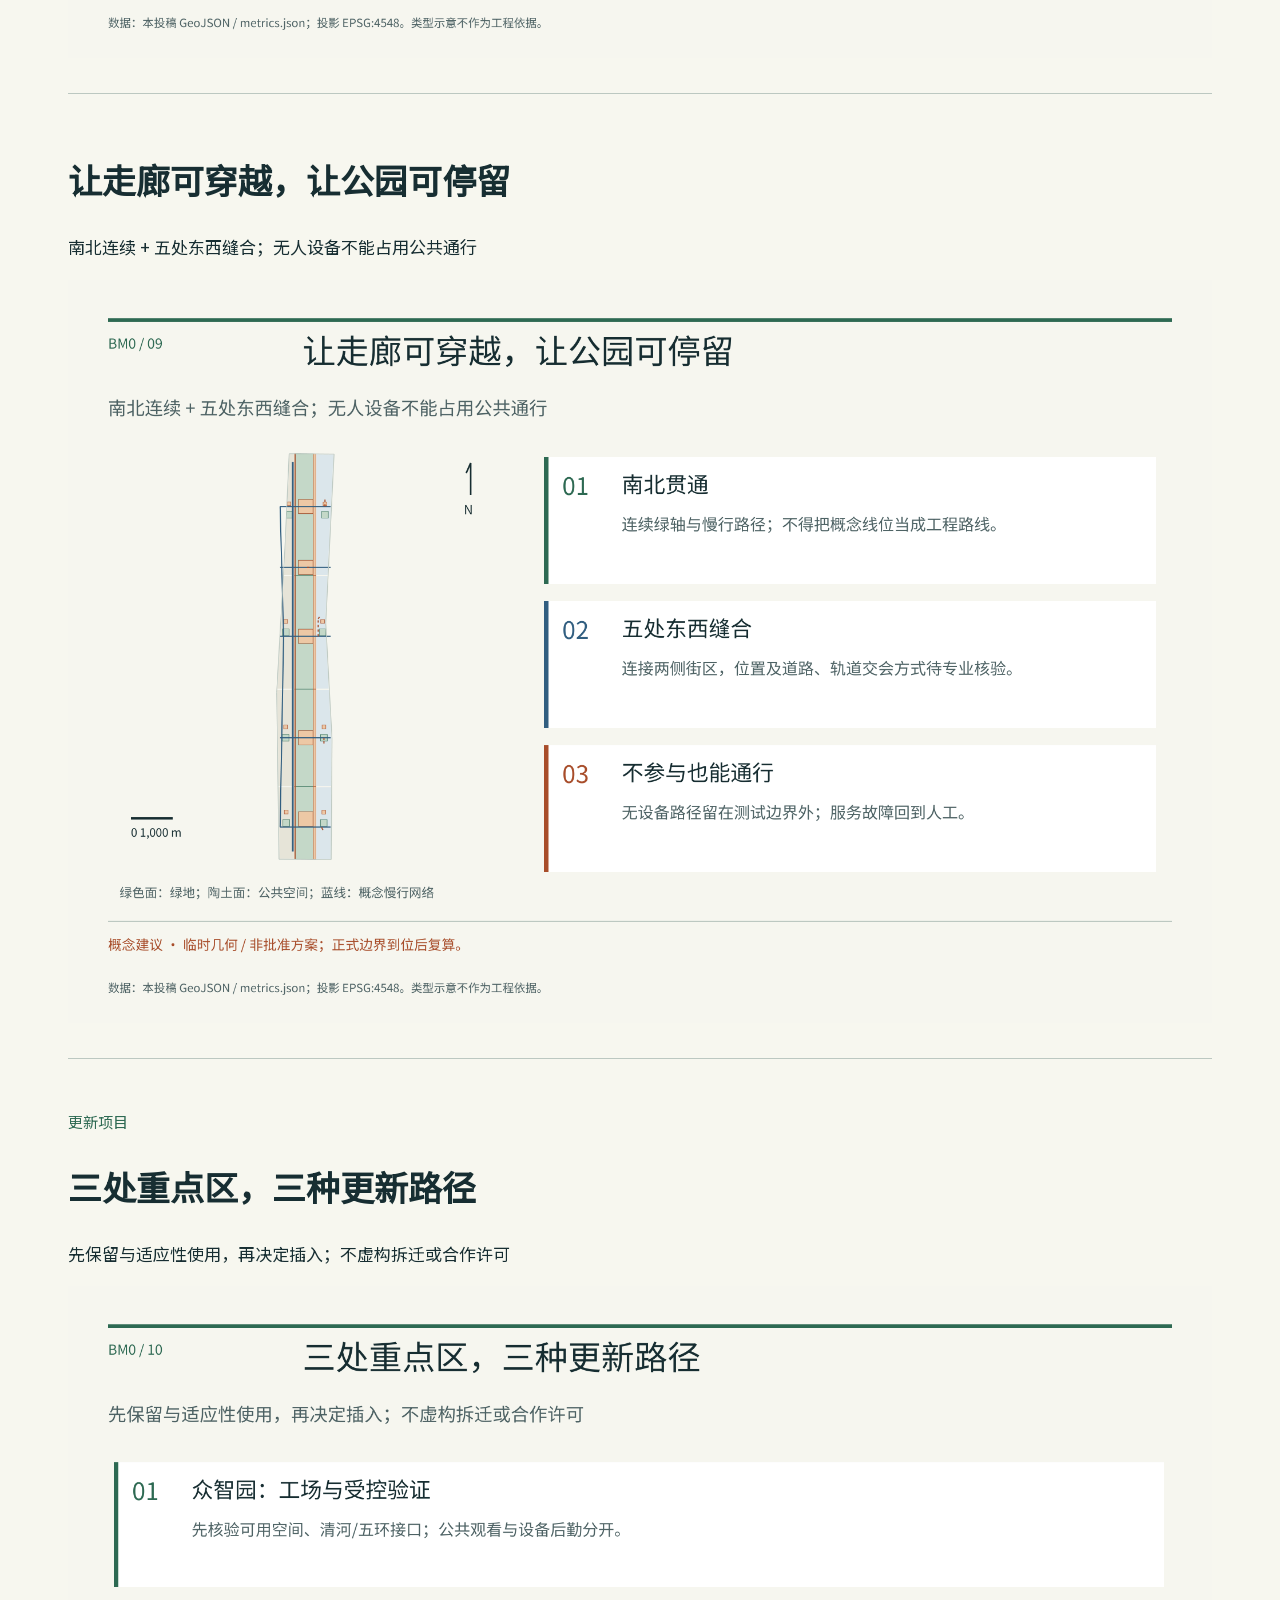
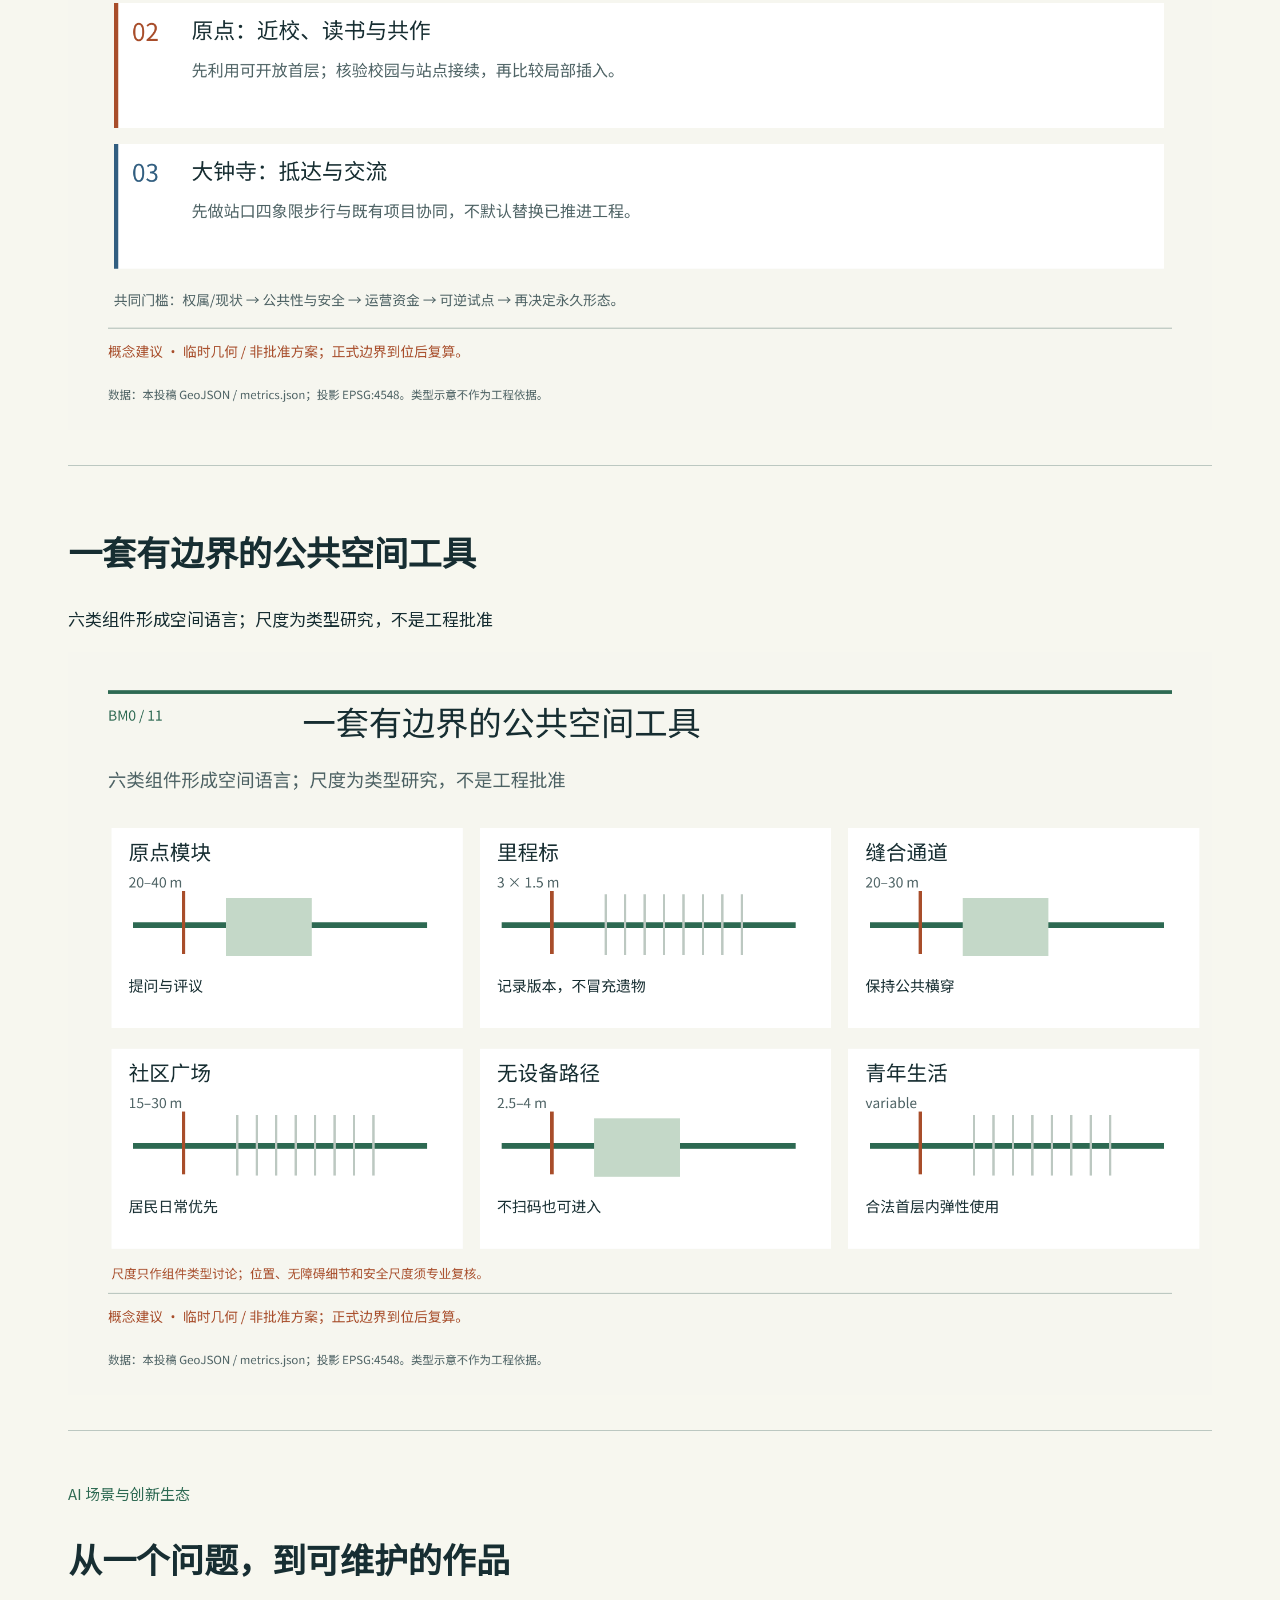
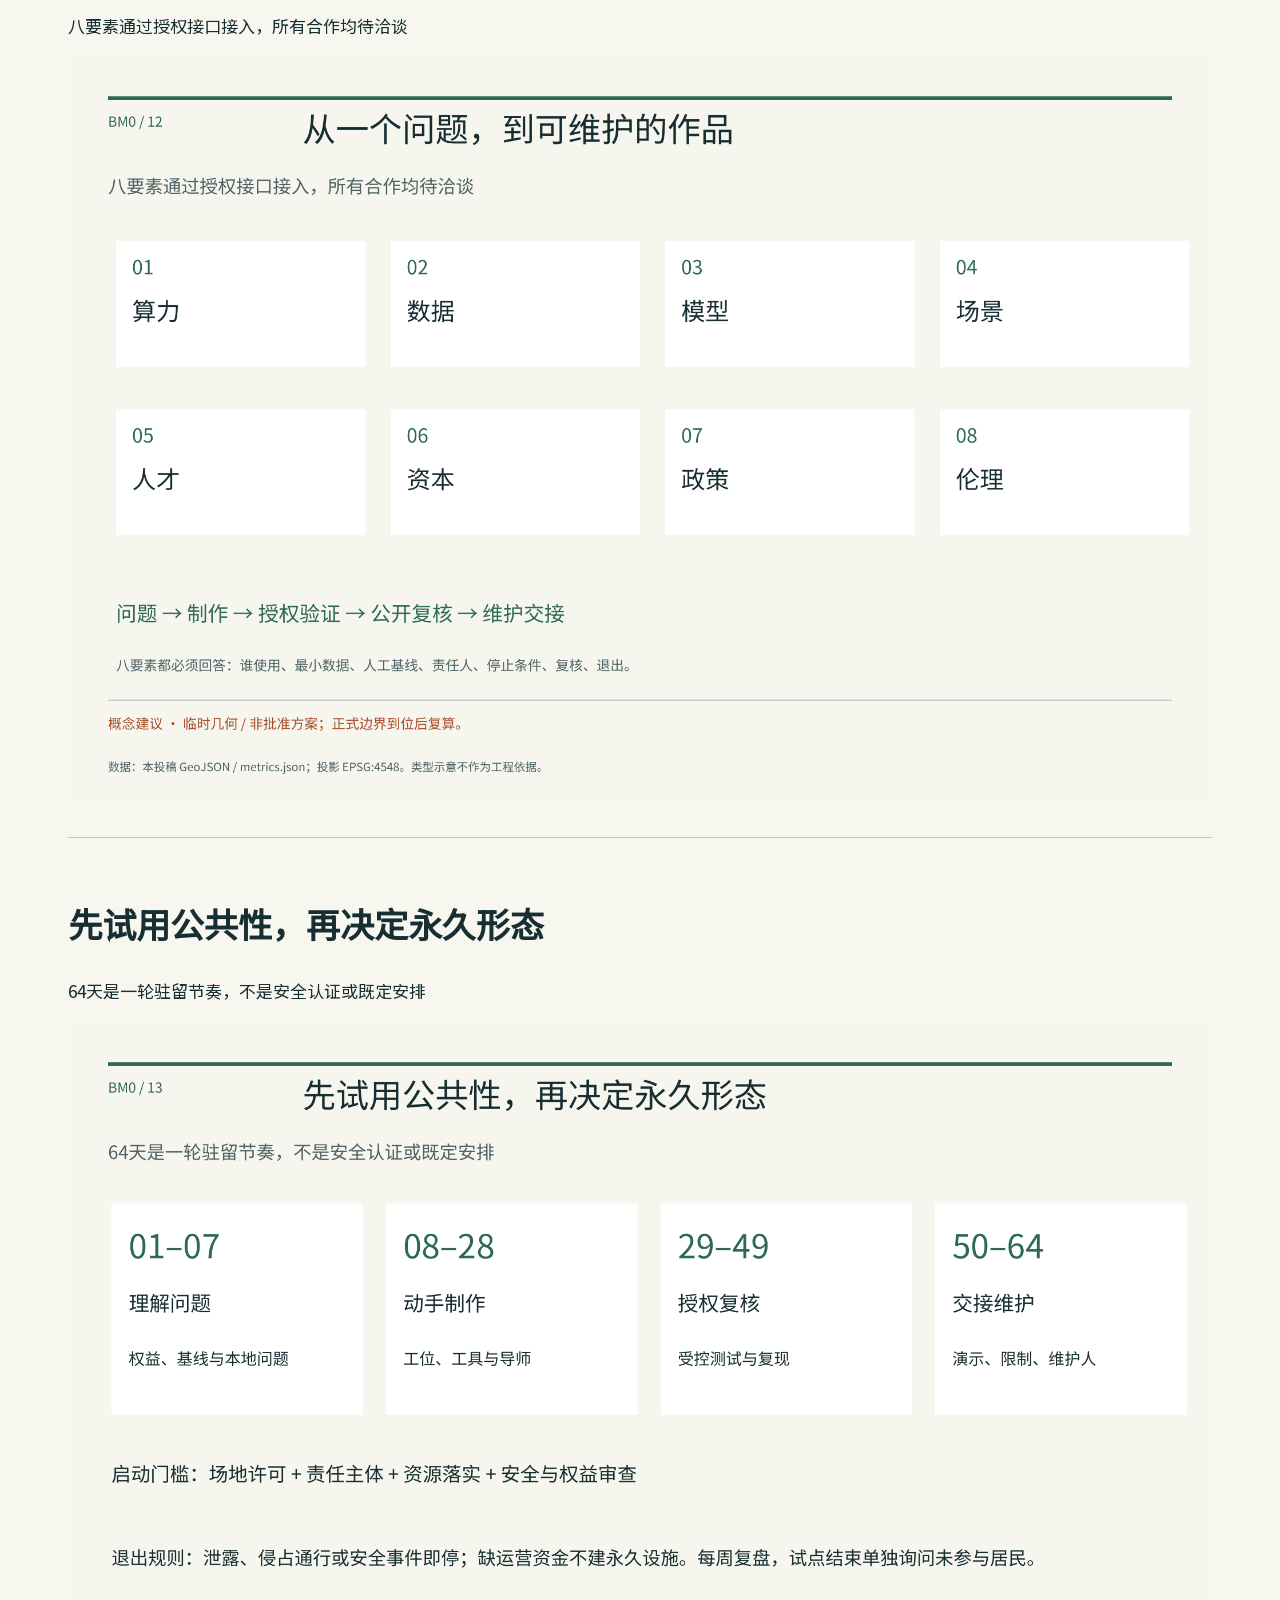
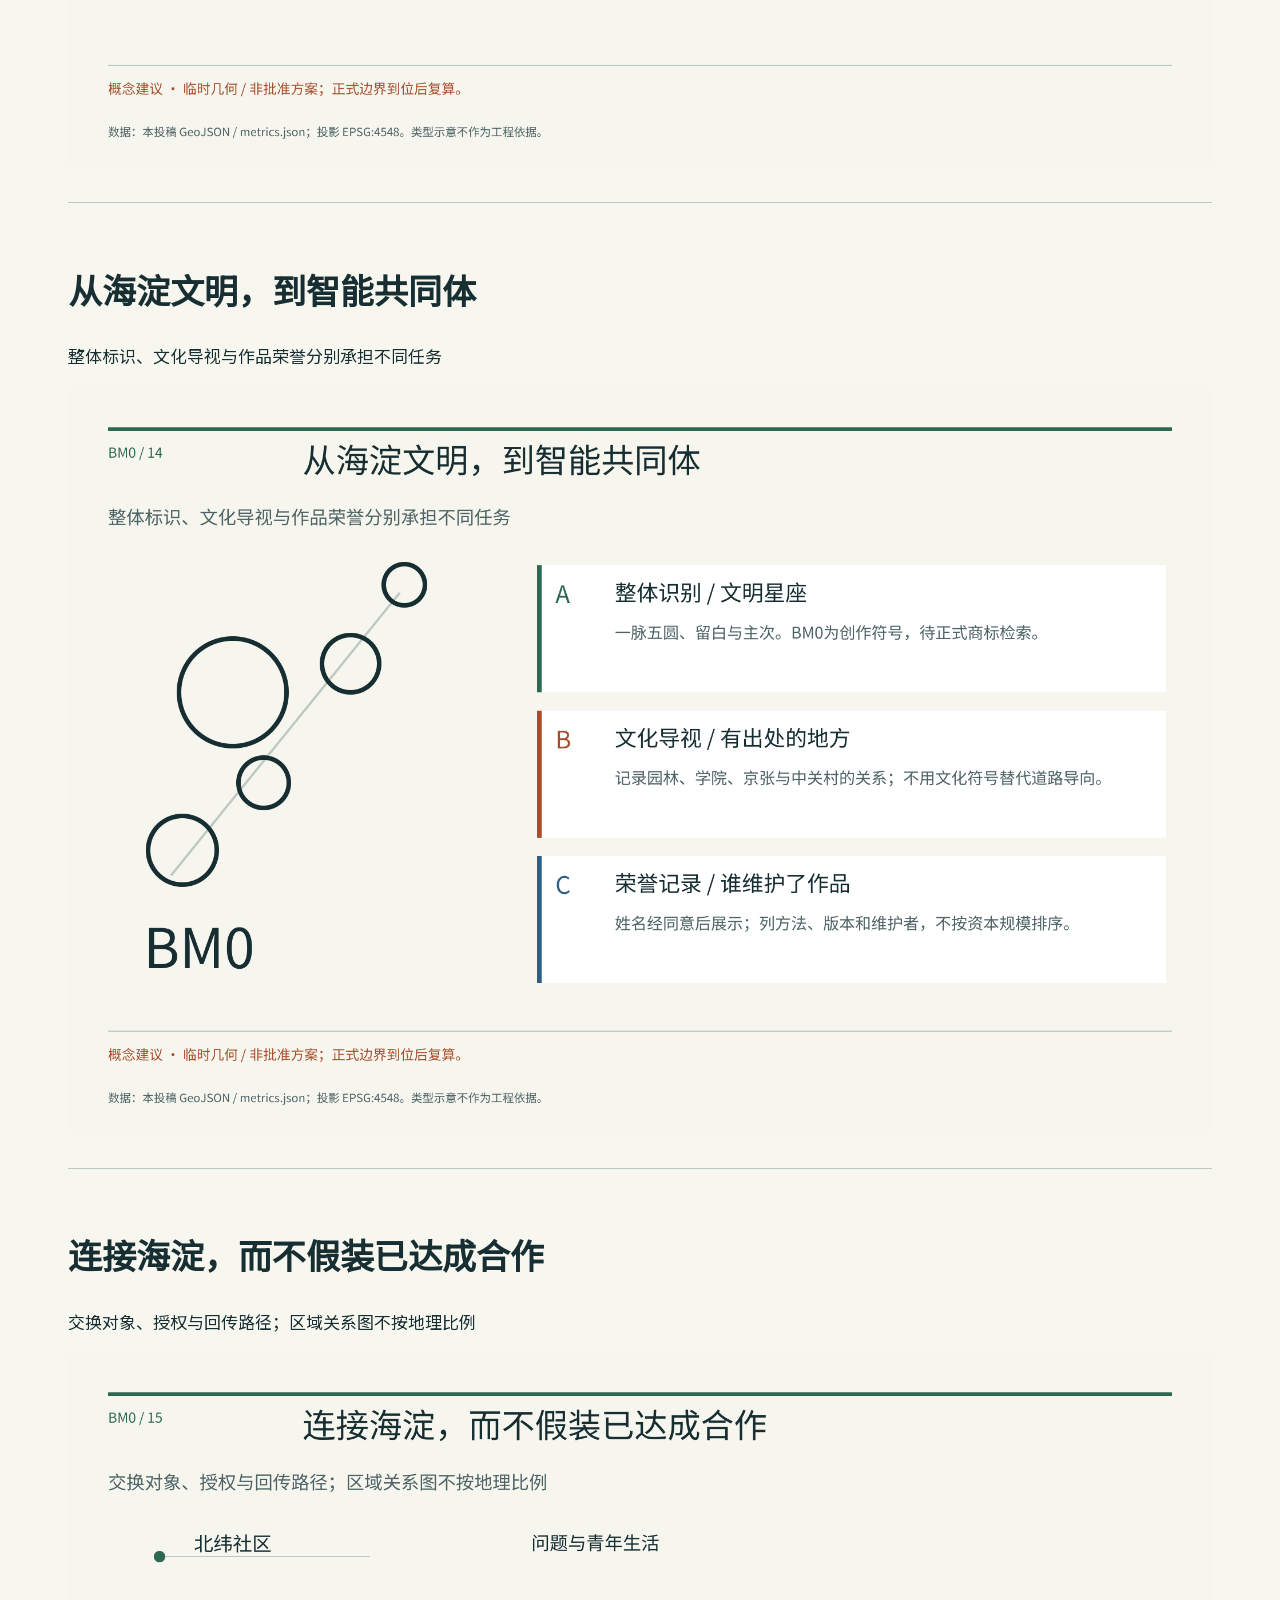
==== commit 66525adf: "BM0: revise five garden ensembles and resolve bilingual visual P0" ====
--- a/submissions/carolalina00-debug/jingzhang-civic-constellation/visual/index.html
+++ b/submissions/carolalina00-debug/jingzhang-civic-constellation/visual/index.html
@@ -1,42 +1,3 @@
-<!doctype html>
-<html lang="zh-CN">
-<head>
-<style>html,body{font-family:'BM0 CJK',-apple-system,BlinkMacSystemFont,'Segoe UI',Roboto,Helvetica,Arial,sans-serif;}html,body{font-family:'BM0 CJK',-apple-system,BlinkMacSystemFont,'Segoe UI',Roboto,Helvetica,Arial,sans-serif;}.bm0-cjk{font-family:'BM0 CJK',serif;}
-@font-face{font-family:'BM0 CJK';font-style:normal;font-weight:400;src:url(data:font/woff2;base64,...STRIPPED...) format('woff2');}
-.bm0-cjk{font-family:'BM0 CJK',serif;}
-@font-face{font-family:'BM0 CJK';font-style:normal;font-weight:400;src:url([data-uri]